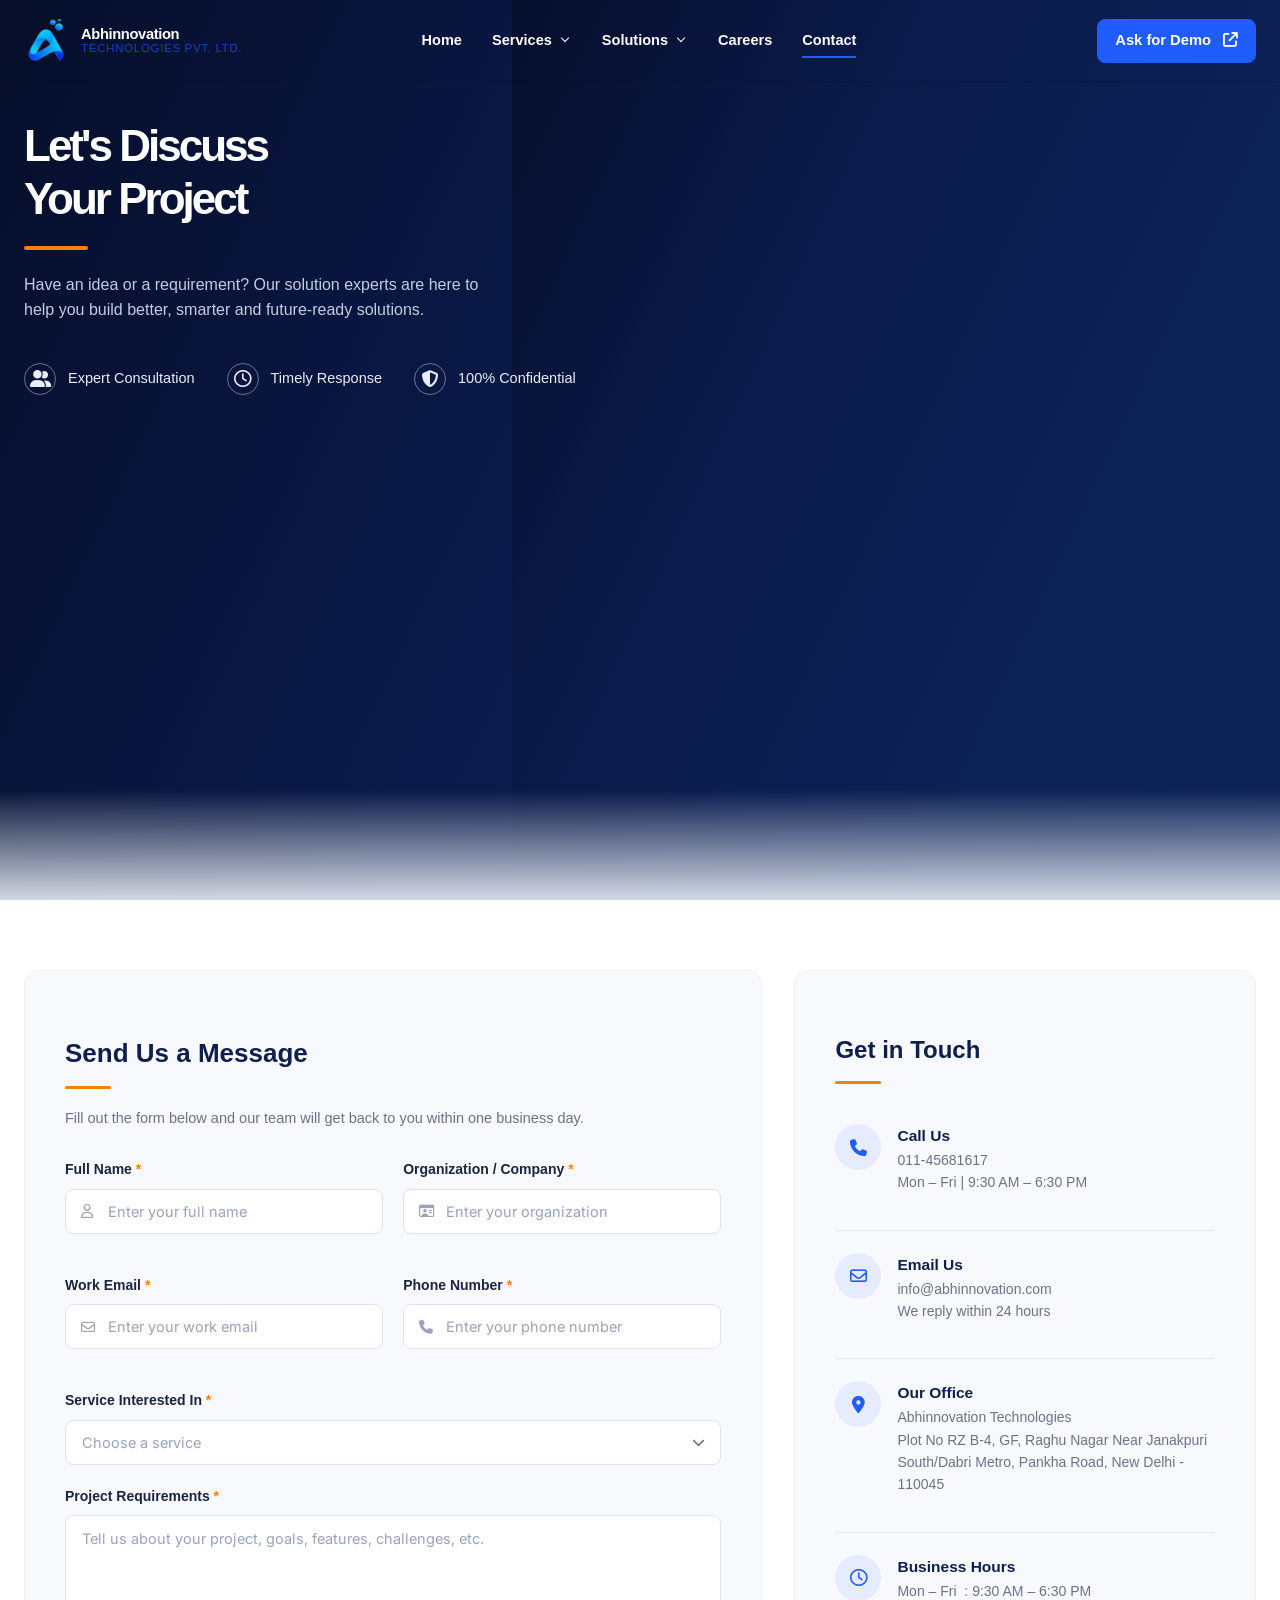
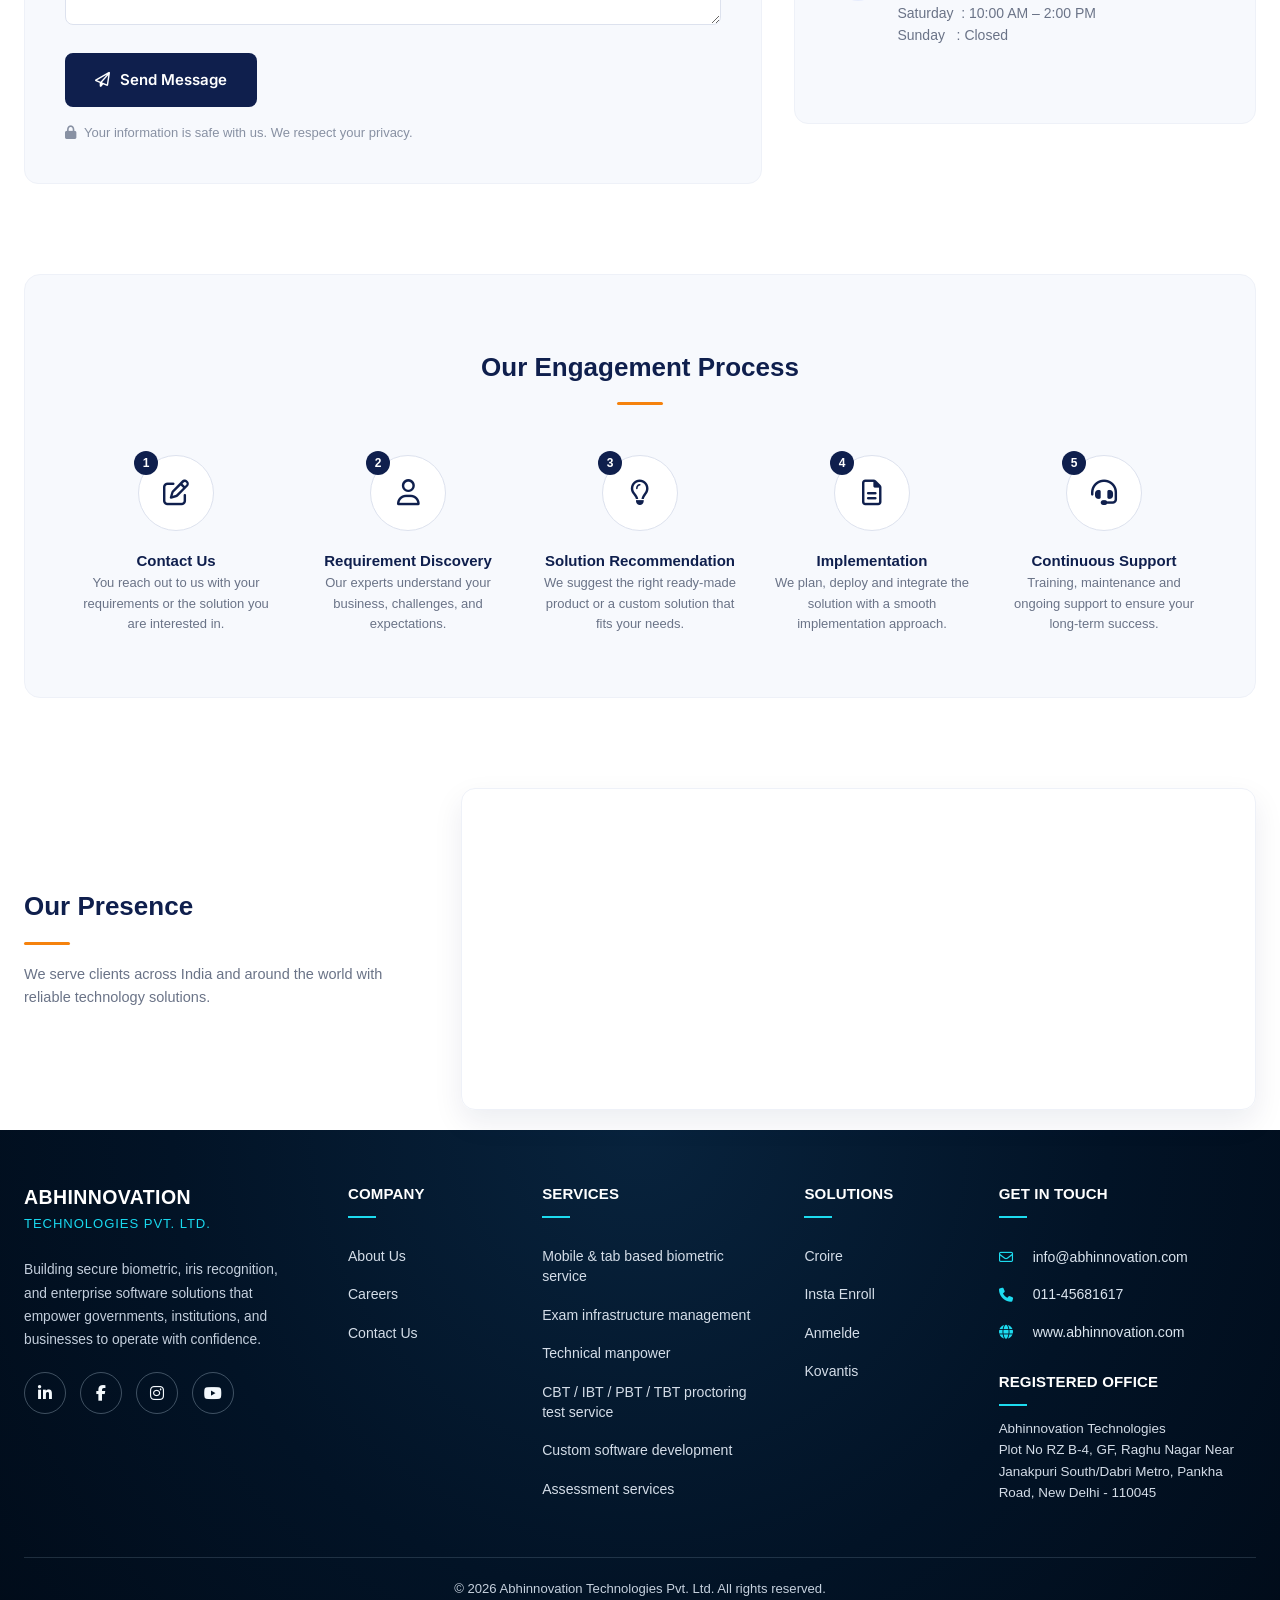
==== contact.html @ 55a645ec "Add files via upload" ====
<!DOCTYPE html>
<html lang="en">
<head>
<meta charset="UTF-8">
<meta name="viewport" content="width=device-width, initial-scale=1.0">
<title>Contact Us | Abhinnovation Technologies</title>
<link rel="stylesheet" href="https://cdnjs.cloudflare.com/ajax/libs/font-awesome/6.5.1/css/all.min.css">
<link rel="preconnect" href="https://fonts.googleapis.com">
<link href="https://fonts.googleapis.com/css2?family=Poppins:wght@400;500;600;700;800&family=Inter:wght@400;500;600;700&display=swap" rel="stylesheet">
<link rel="stylesheet" href="./style.css">
<link rel="stylesheet" href="./header-footer.css">
<style>

  .contact #site-header{
    color: #ffffff;
  }

  .contact #site-header.menu-visible{
    color: #0a0b0e;
  }

  .contact #site-header.scrolled{
    color: #0a0b0e;
  }
  
 
  /* ---------- HERO ---------- */
  .hero {
    background: linear-gradient(115deg, #060e2a 0%, #0a1a4a 45%, #0d2358 100%);
    position: relative;
    overflow: hidden;
    padding: 120px 24px 80px;
  }

  .hero-graphic {
    position: absolute;
    top: 0;
    right: 0;
    width: 60%;
    height: 100%;
    z-index: 1;
    background-image: url('./assets/contact-hero-new.jpg');
    background-size: cover;
    background-position: center right;
  }

  .hero-graphic::after {
    content: '';
    position: absolute;
    inset: 0;
    background: linear-gradient(115deg, rgba(6,14,42,0.92) 0%, rgba(10,26,74,0.78) 35%, rgba(13,35,88,0.55) 70%, rgba(13,35,88,0.4) 100%);
  }

  .hero .container {
    position: relative;
    z-index: 2;
  }

  .hero-content {
    max-width: 560px;
  }

  .hero-content h1 {
    color: #ffffff;
    font-size: 44px;
    font-weight: 700;
    line-height: 1.2;
    margin-bottom: 20px;
  }

  .hero-underline {
    width: 64px;
    height: 4px;
    background: #f5820d;
    margin-bottom: 22px;
    border-radius: 2px;
  }

  .hero-content p {
    color: #c4cde3;
    font-size: 16px;
    max-width: 480px;
    margin-bottom: 40px;
  }

  .hero-badges {
    display: flex;
    gap: 32px;
    flex-wrap: wrap;
  }

  .hero-badge {
    display: flex;
    align-items: center;
    gap: 12px;
    color: #e9edf7;
    font-size: 14.5px;
    font-weight: 500;
  }

  .hero-badge i {
    font-size: 17px;
    width: 32px;
    height: 32px;
    display: flex;
    align-items: center;
    justify-content: center;
    border: 1.5px solid rgba(255,255,255,0.4);
    border-radius: 50%;
  }

  /* ---------- CONTACT SECTION ---------- */
  .contact-section {
    padding-top: 70px;
    padding-bottom: 70px;
    background: #ffffff;
  }

  .contact-section .container {
    display: grid;
    grid-template-columns: 1.6fr 1fr;
    gap: 32px;
    align-items: start;
  }

  .form-card, .info-card {
    background: #f7f9fd;
    border: 1px solid #eef1f8;
    border-radius: 14px;
    padding: 40px;
  }

  .section-heading h2 {
    font-size: 26px;
    font-weight: 700;
    color: #0f1f4d;
    margin-bottom: 12px;
  }

  .section-underline {
    width: 46px;
    height: 3px;
    background: #f5820d;
    margin-bottom: 18px;
    border-radius: 2px;
  }

  .form-card > p {
    color: #6a7387;
    font-size: 14.5px;
    margin-bottom: 28px;
  }

  .form-row {
    display: grid;
    grid-template-columns: 1fr 1fr;
    gap: 20px;
    margin-bottom: 20px;
  }

  .form-group { margin-bottom: 20px; }

  .form-group label {
    display: block;
    font-size: 14px;
    font-weight: 600;
    color: #1b2440;
    margin-bottom: 8px;
  }

  .form-group label .required { color: #f5820d; }

  .input-wrap {
    position: relative;
  }

  .input-wrap i {
    position: absolute;
    left: 16px;
    top: 50%;
    transform: translateY(-50%);
    color: #9aa3b8;
    font-size: 14px;
  }

  .input-wrap input {
    width: 100%;
    padding: 13px 16px 13px 42px;
    border: 1px solid #dde2ee;
    border-radius: 8px;
    font-size: 14.5px;
    font-family: 'Inter', sans-serif;
    color: #1b2440;
    background: #ffffff;
    transition: border-color 0.15s ease, box-shadow 0.15s ease;
  }

  .input-wrap input:hover {
    border-color: #b9c2da;
  }

  .select-wrap {
    position: relative;
  }

  .select-wrap select {
    width: 100%;
    padding: 13px 42px 13px 16px;
    border: 1px solid #dde2ee;
    border-radius: 8px;
    font-size: 14.5px;
    font-family: 'Inter', sans-serif;
    color: #1b2440;
    background: #ffffff;
    appearance: none;
    -webkit-appearance: none;
    -moz-appearance: none;
    cursor: pointer;
    transition: border-color 0.15s ease, box-shadow 0.15s ease;
  }

  .select-wrap select:invalid {
    color: #9aa3b8;
  }

  .select-wrap select:hover {
    border-color: #b9c2da;
  }

  .select-wrap select option {
    color: #1b2440;
  }

  .select-wrap i.chevron {
    position: absolute;
    right: 16px;
    top: 50%;
    transform: translateY(-50%);
    color: #6a7387;
    font-size: 13px;
    pointer-events: none;
  }

  .input-wrap input:focus,
  .select-wrap select:focus,
  textarea:focus {
    outline: none;
    border-color: #215cff;
    box-shadow: 0 0 0 3px rgba(33, 92, 255, 0.12);
  }

  .input-wrap input::placeholder,
  textarea::placeholder {
    color: #9aa3b8;
  }

  textarea {
    width: 100%;
    padding: 14px 16px;
    border: 1px solid #dde2ee;
    border-radius: 8px;
    font-size: 14.5px;
    font-family: 'Inter', sans-serif;
    color: #1b2440;
    resize: vertical;
    min-height: 110px;
  }

  .btn-submit {
    display: inline-flex;
    align-items: center;
    gap: 10px;
    background: #0f1f4d;
    color: #ffffff;
    border: none;
    padding: 15px 30px;
    border-radius: 8px;
    font-size: 15px;
    font-weight: 600;
    font-family: 'Inter', sans-serif;
    cursor: pointer;
    transition: background 0.2s ease;
  }

  .btn-submit:hover {
    background: #172a5c;
  }

  .form-note {
    display: flex;
    align-items: center;
    gap: 8px;
    margin-top: 16px;
    font-size: 13px;
    color: #8891a3;
  }

  /* ---------- GET IN TOUCH ---------- */
  .info-card h2 {
    font-size: 24px;
  }

  .info-list {
    margin-top: 8px;
  }

  .info-item {
    display: flex;
    gap: 16px;
    padding: 22px 0;
    border-bottom: 1px solid #e7eaf3;
  }

  .info-item:last-child { border-bottom: none; }

  .info-icon {
    width: 46px;
    height: 46px;
    min-width: 46px;
    border-radius: 50%;
    background: #e6ecfd;
    color: #215cff;
    display: flex;
    align-items: center;
    justify-content: center;
    font-size: 17px;
  }

  .info-item h4 {
    font-size: 15.5px;
    font-weight: 700;
    color: #0f1f4d;
    margin-bottom: 6px;
  }

  .info-item p {
    font-size: 14px;
    color: #6a7387;
    line-height: 1.6;
  }

  /* ---------- PROCESS SECTION ---------- */
  .process-section {
    padding-top: 20px;
    padding-bottom:70px;
  }

  .process-inner {
    background: #f7f9fd;
    border-radius: 16px;
    padding: 50px 40px;
    border: 1px solid #eef1f8;
  }

  .process-title {
    text-align: center;
    margin-bottom: 50px;
  }

  .process-title h2 {
    font-size: 26px;
    font-weight: 700;
    color: #0f1f4d;
    margin-bottom: 14px;
  }

  .process-title .section-underline {
    margin: 0 auto;
  }

  .process-steps {
    display: grid;
    grid-template-columns: repeat(5, 1fr);
    gap: 10px;
    position: relative;
  }

  .process-step {
    text-align: center;
    position: relative;
    padding: 0 10px;
  }

  .step-icon-wrap {
    position: relative;
    width: 76px;
    height: 76px;
    margin: 0 auto 18px;
  }

  .step-icon {
    width: 76px;
    height: 76px;
    border-radius: 50%;
    background: #ffffff;
    border: 1.5px solid #dde2ee;
    display: flex;
    align-items: center;
    justify-content: center;
    font-size: 26px;
    color: #0f1f4d;
  }

  .step-number {
    position: absolute;
    top: -4px;
    left: -4px;
    width: 24px;
    height: 24px;
    border-radius: 50%;
    background: #0f1f4d;
    color: #fff;
    font-size: 12px;
    font-weight: 700;
    display: flex;
    align-items: center;
    justify-content: center;
  }

  .process-step h4 {
    font-size: 15px;
    font-weight: 700;
    color: #0f1f4d;
    margin-bottom: 10px;
  }

  .process-step p {
    font-size: 13px;
    color: #6a7387;
    line-height: 1.55;
  }

  .step-connector {
    position: absolute;
    top: 38px;
    right: -50%;
    width: 100%;
    height: 0;
    border-top: 2px dashed #c7cde0;
    z-index: 0;
  }

  /* ---------- PRESENCE SECTION ---------- */
  .presence-section {
    padding-top: 20px;
    padding-bottom: 20px;
  }

  .presence-section .container {
    display: grid;
    grid-template-columns: 0.8fr 1.6fr;
    gap: 40px;
    align-items: center;
  }

  .presence-text h2 {
    font-size: 26px;
    font-weight: 700;
    color: #0f1f4d;
    margin-bottom: 14px;
  }

  .presence-text p {
    color: #6a7387;
    font-size: 14.5px;
    margin-bottom: 24px;
  }

  .social-links {
    display: flex;
    gap: 12px;
  }

  .social-links a {
    width: 40px;
    height: 40px;
    border-radius: 50%;
    background: #0f1f4d;
    color: #fff;
    display: flex;
    align-items: center;
    justify-content: center;
    font-size: 15px;
    transition: background 0.2s ease;
  }

  .social-links a:hover {
    background: #215cff;
  }

  .map-card {
    border-radius: 14px;
    overflow: hidden;
    border: 1px solid #eef1f8;
    position: relative;
    box-shadow: 0 12px 30px rgba(15,31,77,0.08);
  }

  .map-card iframe {
    width: 100%;
    height: 320px;
    border: 0;
    display: block;
  }

  .map-popup {
    position: absolute;
    top: 24px;
    left: 24px;
    background: #ffffff;
    border-radius: 10px;
    padding: 18px 20px;
    width: 240px;
    box-shadow: 0 8px 24px rgba(15,31,77,0.16);
  }

  .map-popup h4 {
    font-size: 14.5px;
    font-weight: 700;
    color: #0f1f4d;
    margin-bottom: 8px;
  }

  .map-popup p {
    font-size: 13px;
    color: #6a7387;
    margin-bottom: 10px;
    line-height: 1.5;
  }

  .map-popup a {
    font-size: 13px;
    color: #215cff;
    font-weight: 600;
  }

  /* ---------- RESPONSIVE ---------- */
  @media (max-width: 900px) {
    .hero-graphic { width: 100%; opacity: 0.35; }
    .contact-section .container { grid-template-columns: 1fr; }
    .process-steps { grid-template-columns: repeat(2, 1fr); row-gap: 40px; }
    .step-connector { display: none; }
    .presence-section .container { grid-template-columns: 1fr; }

  }

  @media only screen and (max-width: 767px){
    .hero{
      padding-left: 12px;
      padding-right: 12px;
    }
  }

  @media (max-width: 600px) {
    .form-row { grid-template-columns: 1fr; }
    .hero-content h1 { font-size: 32px; }
    .process-steps { grid-template-columns: 1fr; }
    .form-card, .info-card { padding: 26px; }
    .process-inner { padding: 34px 22px; }
  }
</style>
</head>
<body class="contact">

    <header class="site-header" id="site-header">
      <div class="nav-shell">
        <a class="brand" href="./index.html" aria-label="Abhinnovation Technologies home">
          <img src="./assets/atpl-icon-bg-rm.svg" alt="" width="45" height="44" />
          <span class="brand-name">
            <strong>Abhinnovation</strong>
            <span>Technologies Pvt. Ltd.</span>
          </span>
        </a>

        <button
          class="nav-toggle"
          type="button"
          aria-expanded="false"
          aria-controls="primary-navigation"
          aria-label="Open navigation"
        >
          <span></span><span></span><span></span>
        </button>

        <nav class="main-nav" aria-label="Primary navigation">
          <ul class="primary-nav" id="primary-navigation">
            <li><a class="nav-link " href="#home" aria-current="page">Home</a></li>
            <li class="has-dropdown">
              <button
                class="nav-link dropdown-toggle"
                type="button"
                aria-expanded="false"
                aria-controls="services-menu"
              >
                Services <span aria-hidden="true">âŒ„</span>
              </button>
              <ul class="dropdown-menu" id="services-menu">
                <li><a href="#biometric-services">Mobile & tab based biometric service</a></li>
                <li><a href="#assessment-services">Exam infrastructure management</a></li>
                <li><a href="#custom-software">Technical manpower</a></li>
                <li><a href="#custom-software">CBT / IBT / PBT / TBT proctoring test service</a></li>
                <li><a href="#custom-software">Custom software development</a></li>
                <li><a href="#custom-software">Assessment services</a></li>
              </ul>
            </li>
            <li class="has-dropdown">
              <button
                class="nav-link dropdown-toggle"
                type="button"
                aria-expanded="false"
                aria-controls="solutions-menu"
              >
                Solutions <span aria-hidden="true">âŒ„</span>
              </button>
              <ul class="dropdown-menu" id="solutions-menu">
                <li><a href="#croire">Croire</a></li>
                <li><a href="#abhiconnect">Insta Enroll</a></li>
                <li><a href="#veda">Anmelde</a></li>
                <li><a href="#anmelde">Kovantis</a></li>
              </ul>
            </li>
            <li><a class="nav-link" href="#careers">Careers</a></li>
            <li><a class="nav-link active" href="#contact">Contact</a></li>
            <li class="mobile-nav-cta">
              <button class="button button-sm nav-cta demo-btn" >Ask for Demo ↗</button>
            </li>
          </ul>
        </nav>

        <button class="button button-sm nav-cta demo-btn">Ask for Demo <span aria-hidden="true"><i class="fa-solid fa-arrow-up-right-from-square" style="color: rgb(255, 255, 255);"></i></span></button>
      </div>
    </header>

<!-- ================= HERO ================= -->
<section class="hero">
  <div class="hero-graphic" id="heroGraphic"></div>
  <div class="container">
    <div class="hero-content">
      <h1>Let's Discuss<br>Your Project</h1>
      <div class="hero-underline"></div>
      <p>Have an idea or a requirement? Our solution experts are here to help you build better, smarter and future-ready solutions.</p>
      <div class="hero-badges">
        <div class="hero-badge"><i class="fa-solid fa-user-group"></i> Expert Consultation</div>
        <div class="hero-badge"><i class="fa-regular fa-clock"></i> Timely Response</div>
        <div class="hero-badge"><i class="fa-solid fa-shield-halved"></i> 100% Confidential</div>
      </div>
    </div>
  </div>
</section>

<!-- ================= CONTACT FORM + INFO ================= -->
<section class="contact-section">
  <div class="container">

    <div class="form-card">
      <div class="section-heading">
        <h2>Send Us a Message</h2>
        <div class="section-underline"></div>
      </div>
      <p>Fill out the form below and our team will get back to you within one business day.</p>

      <form id="contactForm" action="https://formspree.io/f/xqerwyqb" method="POST">
        <div class="form-row">
          <div class="form-group">
            <label>Full Name <span class="required">*</span></label>
            <div class="input-wrap">
              <i class="fa-regular fa-user"></i>
              <input type="text" name="Full Name" placeholder="Enter your full name" required>
            </div>
          </div>
          <div class="form-group">
            <label>Organization / Company <span class="required">*</span></label>
            <div class="input-wrap">
              <i class="fa-regular fa-id-card"></i>
              <input type="text" name="Organization" placeholder="Enter your organization" required>
            </div>
          </div>
        </div>

        <div class="form-row">
          <div class="form-group">
            <label>Work Email <span class="required">*</span></label>
            <div class="input-wrap">
              <i class="fa-regular fa-envelope"></i>
              <input type="email" name="Work Email" placeholder="Enter your work email" required>
            </div>
          </div>
          <div class="form-group">
            <label>Phone Number <span class="required">*</span></label>
            <div class="input-wrap">
              <i class="fa-solid fa-phone"></i>
              <input type="tel" name="Phone Number" placeholder="Enter your phone number" required>
            </div>
          </div>
        </div>

        <div class="form-group">
          <label>Service Interested In <span class="required">*</span></label>
          <div class="select-wrap">
            <select required name="Service Required">
              <option value="" selected disabled>Choose a service</option>
              <option value="biometric">Mobile & tab based biometric service</option>
              <option value="exam-infra">Exam infrastructure management</option>
              <option value="manpower">Technical manpower</option>
              <option value="proctoring">CBT / IBT / PBT / TBT proctoring test service</option>
              <option value="development">Custom software development</option>
              <option value="assessment">Assessment services</option>
              <option value="security">Cyber Security</option>  
            </select>
            <i class="fa-solid fa-chevron-down chevron"></i>
          </div>
        </div>

        <div class="form-group">
          <label>Project Requirements <span class="required">*</span></label>
          <textarea name="Requirements" placeholder="Tell us about your project, goals, features, challenges, etc." required></textarea>
        </div>

        <button type="submit" class="btn-submit">
          <i class="fa-regular fa-paper-plane"></i> Send Message
        </button>

        <div class="form-note">
          <i class="fa-solid fa-lock"></i>
          <span>Your information is safe with us. We respect your privacy.</span>
        </div>
      </form>
    </div>

    <div class="info-card">
      <div class="section-heading">
        <h2>Get in Touch</h2>
        <div class="section-underline"></div>
      </div>

      <div class="info-list">
        <div class="info-item">
          <div class="info-icon"><i class="fa-solid fa-phone"></i></div>
          <div>
            <h4>Call Us</h4>
            <p>011-45681617<br>Mon &ndash; Fri | 9:30 AM &ndash; 6:30 PM</p>
          </div>
        </div>

        <div class="info-item">
          <div class="info-icon"><i class="fa-regular fa-envelope"></i></div>
          <div>
            <h4>Email Us</h4>
            <p>info@abhinnovation.com<br>We reply within 24 hours</p>
          </div>
        </div>

        <div class="info-item">
          <div class="info-icon"><i class="fa-solid fa-location-dot"></i></div>
          <div>
            <h4>Our Office</h4>
            <p>Abhinnovation Technologies<br> Plot No RZ B-4, GF, Raghu Nagar Near Janakpuri South/Dabri Metro, Pankha Road, New Delhi - 110045</p>
          </div>
        </div>

        <div class="info-item">
          <div class="info-icon"><i class="fa-regular fa-clock"></i></div>
          <div>
            <h4>Business Hours</h4>
            <p>Mon &ndash; Fri &nbsp;: 9:30 AM &ndash; 6:30 PM<br>Saturday &nbsp;: 10:00 AM &ndash; 2:00 PM<br>Sunday &nbsp;&nbsp;: Closed</p>
          </div>
        </div>
      </div>
    </div>

  </div>
</section>

<!-- ================= ENGAGEMENT PROCESS ================= -->
<section class="process-section">
  <div class="container">
    <div class="process-inner">
      <div class="process-title">
        <h2>Our Engagement Process</h2>
        <div class="section-underline"></div>
      </div>

      <div class="process-steps reveal">
        <div class="process-step">
          <div class="step-icon-wrap">
            <div class="step-icon"><i class="fa-regular fa-pen-to-square"></i></div>
            <div class="step-number">1</div>
          </div>
          <h4>Contact Us</h4>
          <p>You reach out to us with your requirements or the solution you are interested in.</p>
          <!-- <div class="step-connector"></div> -->
        </div>

        <div class="process-step">
          <div class="step-icon-wrap">
            <div class="step-icon"><i class="fa-regular fa-user"></i></div>
            <div class="step-number">2</div>
          </div>
          <h4>Requirement Discovery</h4>
          <p>Our experts understand your business, challenges, and expectations.</p>
          <!-- <div class="step-connector"></div> -->
        </div>

        <div class="process-step">
          <div class="step-icon-wrap">
            <div class="step-icon"><i class="fa-regular fa-lightbulb"></i></div>
            <div class="step-number">3</div>
          </div>
          <h4>Solution Recommendation</h4>
          <p>We suggest the right ready-made product or a custom solution that fits your needs.</p>
          <!-- <div class="step-connector"></div> -->
        </div>

        <div class="process-step">
          <div class="step-icon-wrap">
            <div class="step-icon"><i class="fa-regular fa-file-lines"></i></div>
            <div class="step-number">4</div>
          </div>
          <h4>Implementation</h4>
          <p>We plan, deploy and integrate the solution with a smooth implementation approach.</p>
          <!-- <div class="step-connector"></div> -->
        </div>

        <div class="process-step">
          <div class="step-icon-wrap">
            <div class="step-icon"><i class="fa-solid fa-headset"></i></div>
            <div class="step-number">5</div>
          </div>
          <h4>Continuous Support</h4>
          <p>Training, maintenance and ongoing support to ensure your long-term success.</p>
        </div>
      </div>
    </div>
  </div>
</section>

<!-- ================= PRESENCE / MAP ================= -->
<section class="presence-section">
  <div class="container">
    <div class="presence-text">
      <h2>Our Presence</h2>
      <div class="section-underline"></div>
      <p>We serve clients across India and around the world with reliable technology solutions.</p>
      <!-- <div class="social-links">
        <a href="#" aria-label="LinkedIn"><i class="fa-brands fa-linkedin-in"></i></a>
        <a href="#" aria-label="Facebook"><i class="fa-brands fa-facebook-f"></i></a>
        <a href="#" aria-label="Twitter"><i class="fa-brands fa-twitter"></i></a>
        <a href="#" aria-label="Instagram"><i class="fa-brands fa-instagram"></i></a>
      </div> -->
    </div>

    <div class="map-card">
      <!-- <iframe
        src="https://www.google.com/maps?q=B-406,+Statesman+House,+148,+Barakhamba+Road,+New+Delhi+110001&output=embed"
        loading="lazy"
        referrerpolicy="no-referrer-when-downgrade">
      </iframe> -->
      <iframe src="https://www.google.com/maps/embed?pb=!1m18!1m12!1m3!1d3502.6178667102354!2d77.08828297422198!3d28.61123858504961!2m3!1f0!2f0!3f0!3m2!1i1024!2i768!4f13.1!3m3!1m2!1s0x390d0584be6fd9a9%3A0x4ce943c5fd2380ed!2sAbhinnovation%20Technologies%20Pvt%20Ltd!5e0!3m2!1sen!2sin!4v1785140754009!5m2!1sen!2sin" width="600" height="450" style="border:0;" allowfullscreen="" loading="lazy" referrerpolicy="strict-origin-when-cross-origin"></iframe>
      <!-- <div class="map-popup">
        <h4>Abhinnovation Technologies</h4>
        <p>B-406, Statesman House, 148, Barakhamba Road, New Delhi &ndash; 110001, India</p>
        <a href="https://www.google.com/maps?q=B-406,+Statesman+House,+148,+Barakhamba+Road,+New+Delhi+110001" target="_blank">View larger map</a>
      </div> -->
    </div>
  </div>
</section>

    <footer class="site-footer" id="contact">
      <div class="footer-container">
        <div class="footer-grid">
          <div class="footer-brand">
            <p class="footer-brand-name">Abhinnovation</p>
            <p class="footer-brand-subtitle">Technologies Pvt. Ltd.</p>
            <p class="footer-summary">
              Building secure biometric, iris recognition, and enterprise software solutions that
              empower governments, institutions, and businesses to operate with confidence.
            </p>
            <ul class="footer-socials">
              <li><a href="https://www.linkedin.com/company/abhinnovation-technologies-pvt-ltd" target="_blank" rel="noopener noreferrer" aria-label="LinkedIn"><i class="fa-brands fa-linkedin-in" aria-hidden="true"></i></a></li>
              <li><a tabindex="0" aria-label="Facebook"><i class="fa-brands fa-facebook-f" aria-hidden="true"></i></a></li>
              <li><a tabindex="0" aria-label="Instagram"><i class="fa-brands fa-instagram" aria-hidden="true"></i></a></li>
              <li><a tabindex="0" aria-label="YouTube"><i class="fa-brands fa-youtube" aria-hidden="true"></i></a></li>
            </ul>
          </div>

          <div class="footer-column">
            <h2>Company</h2>
            <ul>
              <li><a href="./index.html#about">About Us</a></li>
              <li><a href="#careers">Careers</a></li>
              <li><a href="#">Contact Us</a></li>
            </ul>
          </div>

          <div class="footer-column">
            <h2>Services</h2>
            <ul>
              <li><a href="#biometric-services">Mobile & tab based biometric service</a></li>
              <li><a href="#assessment-services">Exam infrastructure management</a></li>
              <li><a href="#custom-software">Technical manpower</a></li>
              <li><a href="#digital-transformation">CBT / IBT / PBT / TBT proctoring test service</a></li>
              <li><a href="#digital-transformation">Custom software development</a></li>
              <li><a href="#digital-transformation">Assessment services</a></li>
            </ul>
          </div>

          <div class="footer-column">
            <h2>Solutions</h2>
            <ul>
              <li><a href="#croire">Croire</a></li>
              <li><a href="#abhiconnect">Insta Enroll</a></li>
              <li><a href="#veda">Anmelde</a></li>
              <li><a href="#anmelde">Kovantis</a></li>
            </ul>
          </div>

          <div class="footer-contact">
            <h2>Get in Touch</h2>
            <ul class="footer-contact-list">
              <li><i class="fa-regular fa-envelope" aria-hidden="true"></i><a href="mailto:info@abhinnovation.com">info@abhinnovation.com</a></li>
              <li><i class="fa-solid fa-phone" aria-hidden="true"></i><a href="tel:011-45681617">011-45681617</a></li>
              <li><i class="fa-solid fa-globe" aria-hidden="true"></i><a href="https://abhinnovation.com/" target="_blank" rel="noopener noreferrer">www.abhinnovation.com</a></li>
            </ul>
            <h2 class="footer-office-title">Registered Office</h2>
            <address>
              Abhinnovation Technologies<br>
Plot No RZ B-4, GF, Raghu Nagar Near Janakpuri South/Dabri Metro, Pankha Road, New Delhi - 110045


            </address>
          </div>
        </div>

        <p class="footer-copyright">&copy; 2026 Abhinnovation Technologies Pvt. Ltd. All rights reserved.</p>
      </div>
    </footer>


<!-- <script>
  const form = document.getElementById('contactForm');
  form.addEventListener('submit', function (e) {
    e.preventDefault();
    const btn = form.querySelector('.btn-submit');
    const originalHTML = btn.innerHTML;
    btn.innerHTML = '<i class="fa-solid fa-check"></i> Message Sent';
    btn.style.background = '#1a9d5c';
    setTimeout(() => {
      form.reset();
      btn.innerHTML = originalHTML;
      btn.style.background = '';
    }, 2200);
  });
</script> -->
<script src="./header.js"></script>

</body>
</html>
---- style.css ----
:root {
  --navy-950: #030817;
  --cyan: #21c7f5;
  --blue: #215cff;
  --white: #ffffff;
  --ink: #0a1730;
  --line: #dbe3ee;
  --heading: "Sora", sans-serif;
  --max-width: 1280px;
  --header-height: 82px;
}

*, *::before, *::after { box-sizing: border-box; }
html { scroll-behavior: smooth; scroll-padding-top: calc(var(--header-height) + 22px); }
body {
  margin: 0;
  color: var(--ink);
  background: var(--white);
  font-family: "Geist", sans-serif;
  font-size: 16px;
  line-height: 1.6;
  -webkit-font-smoothing: antialiased;
  /* overflow-x: hidden; */
}



body.nav-open { overflow: hidden; }
img { display: block; max-width: 100%; }
a { color: inherit; text-decoration: none; -webkit-tap-highlight-color: transparent; }
button { color: inherit; font: inherit; -webkit-tap-highlight-color: transparent; }
h1 { margin-top: 0; font-family: var(--heading); line-height: 1.12; }
p { margin-top: 0; }
::selection { color: var(--navy-950); background: #a8edff; }

section{
  padding-left: 24px;
  padding-right: 24px;
}

@media only screen and (max-width:767px){
  section{
  padding-left: 12px;
  padding-right: 12px;
}
}

.container { 
   margin-inline: auto;
  max-width: var(--max-width);
  width: 100%;
 }



:focus-visible { outline: 3px solid var(--cyan); outline-offset: 4px; }

.button {
  display: inline-flex;
  align-items: center;
  justify-content: center;
  gap: 12px;
  min-height: 52px;
  padding: 0 22px;
  border: 1px solid transparent;
  border-radius: 8px;
  font-weight: 700;
  line-height: 1;
  cursor: pointer;
  transition: transform 0.25s ease, background 0.25s ease, border-color 0.25s ease, color 0.25s ease;
}
.button:hover { transform: translateY(-2px); }
.button-sm { min-height: 44px; padding-inline: 17px; font-size: 0.92rem; }

























/* Hero */

#home.hero{
  /* padding-left: 24px;
  padding-right: 24px; */
  overflow: clip;
}
.hero {
  --cyan: #215cff;
  position: relative;
  display: grid;
  min-height: max(820px, 100svh);
  padding-top: calc(var(--header-height) + 76px);
  padding-bottom: 86px;
  color: #090a0c;
  background: radial-gradient(circle at 79% 42%, #ffffff 0%, #f5f7fb 34%, #edf1f7 68%, #e8edf4 100%);
  overflow: hidden;
  isolation: isolate;
}
.hero::after { position: absolute; right: 0; bottom: 0; left: 0; z-index: 4; height: 110px; background: linear-gradient(transparent, rgba(232,237,244,.9)); content: ""; pointer-events: none; }
.hero-grid {
  position: absolute;
  inset: 0;
  opacity: .5;
  background-image: linear-gradient(rgba(10,11,14,.07) 1px, transparent 1px), linear-gradient(90deg, rgba(10,11,14,.07) 1px, transparent 1px);
  background-size: 70px 70px;
  background-position: var(--grid-x, 0px) var(--grid-y, 0px);
  mask-image: radial-gradient(circle at 72% 48%, black, transparent 72%);
  transition: background-position .18s ease-out;
}
.hero-glow { position: absolute; border-radius: 50%; filter: blur(36px); pointer-events: none; }
.hero-glow-one { top: 22%; left: -13%; width: 500px; height: 500px; background: rgba(33,92,255,.11); }
.hero-glow-two { right: -8%; bottom: -20%; width: 650px; height: 650px; background: rgba(33,92,255,.08); }
.depth-plane { position: absolute; z-index: 0; pointer-events: none; }
.plane-far { top: 13%; right: 11%; width: 44vw; height: 44vw; border: 1px solid rgba(33,92,255,.12); border-radius: 50%; box-shadow: 0 0 0 70px rgba(33,92,255,.025), 0 0 0 140px rgba(10,11,14,.018); }
.plane-mid { top: 22%; right: 23%; width: 280px; height: 420px; border: 1px solid rgba(10,11,14,.09); transform: rotate(36deg) skewY(-8deg); }
.plane-near { right: 5%; bottom: -19%; width: 520px; height: 330px; border-top: 1px solid rgba(33,92,255,.2); background: linear-gradient(rgba(33,92,255,.045), transparent 55%); transform: perspective(700px) rotateX(68deg) rotateZ(-8deg); }
.particle-field { position: absolute; inset: 0; z-index: 2; pointer-events: none; }
.particle-field i { position: absolute; width: 4px; height: 4px; border-radius: 50%; background: #215cff; box-shadow: 0 0 14px rgba(33,92,255,.6); animation: particle-drift 5s ease-in-out infinite alternate; }
.particle-field i:nth-child(1) { top: 18%; left: 8%; }
.particle-field i:nth-child(2) { top: 31%; left: 47%; width: 2px; height: 2px; animation-delay: -.8s; }
.particle-field i:nth-child(3) { top: 14%; right: 18%; animation-delay: -1.7s; }
.particle-field i:nth-child(4) { top: 58%; left: 42%; width: 3px; height: 3px; animation-delay: -2.6s; }
.particle-field i:nth-child(5) { right: 7%; bottom: 27%; animation-delay: -3.2s; }
.particle-field i:nth-child(6) { bottom: 15%; left: 16%; width: 2px; height: 2px; animation-delay: -1.2s; }
.particle-field i:nth-child(7) { top: 9%; left: 62%; width: 2px; height: 2px; animation-delay: -4s; }
.particle-field i:nth-child(8) { top: 71%; left: 54%; animation-delay: -.4s; }
.particle-field i:nth-child(9) { top: 43%; right: 3%; width: 2px; height: 2px; animation-delay: -2.1s; }
.particle-field i:nth-child(10) { bottom: 8%; right: 36%; width: 3px; height: 3px; animation-delay: -3.6s; }
.biometric-wordmark { position: absolute; right: -4vw; bottom: -1vw; z-index: 0; color: transparent; font-family: var(--heading); font-size: clamp(6rem, 15vw, 14rem); font-weight: 700; letter-spacing: -.08em; line-height: .8; -webkit-text-stroke: 1px rgba(10,11,14,.075); user-select: none; }
.parallax-layer { --px: 0px; --py: 0px; --sy: 0px; translate: var(--px) calc(var(--py) + var(--sy)); transition: translate .16s ease-out; will-change: translate; }
.hero-layout { position: relative; z-index: 3; display: grid; grid-template-columns: .96fr 1.04fr; gap: 54px; align-items: center; }
.eyebrow { display: flex; align-items: center; gap: 10px; margin-bottom: 24px; color: #215cff; font-size: .76rem; font-weight: 700; letter-spacing: .14em; text-transform: uppercase; }
.eyebrow span { width: 30px; height: 1px; background: var(--cyan); }
.hero h1 { max-width: 730px; margin-bottom: 28px; font-size: clamp(3.4rem, 6.1vw, 6.65rem); letter-spacing: -.068em; }
.hero h1 em { color: #215cff; font-style: normal; }
.hero-lede { max-width: 630px; margin-bottom: 36px; color: #343941; font-size: 1.13rem; line-height: 1.75; }
.hero-actions { display: flex; flex-wrap: wrap; gap: 12px; }
.hero .button { color: #fff; background: #215cff; border-color: #215cff; }
.hero .button:hover { color: #fff; background: #090a0c; border-color: #090a0c; }
.hero .button-ghost { color: #090a0c; background: rgba(255,255,255,.3); border-color: rgba(10,11,14,.25); }
.hero .button-ghost:hover { color: #fff; background: #090a0c; border-color: #090a0c; }
.hero-proof { display: flex; flex-wrap: wrap; gap: 25px; margin-top: 48px; color: #3f4650; font-size: .84rem; }
.hero-proof span { display: flex; align-items: center; gap: 8px; }
.hero-proof span::before { width: 6px; height: 6px; border-radius: 50%; background: #215cff; box-shadow: 0 0 12px rgba(33,92,255,.55); content: ""; }
.hero-visual { position: relative; min-height: 620px; perspective: 1200px; }
.hero-copy,
.hero-visual {
  --section-parallax-y: 0px;
  translate: 0 var(--section-parallax-y);
  will-change: translate;
}
.hero-visual-parallax {
  position: relative;
  min-height: inherit;
}
.hero-cover-section {
  position: relative;
  z-index: 5;
  min-height: 100vh;
  background: var(--white);
}
.scene-beam { position: absolute; top: 2%; left: 48%; z-index: 1; width: 230px; height: 610px; opacity: .42; background: linear-gradient(90deg, transparent, rgba(33,92,255,.12), transparent); clip-path: polygon(44% 0, 56% 0, 100% 100%, 0 100%); filter: blur(7px); transform: rotate(5deg); animation: beam-breathe 4.8s ease-in-out infinite; }
.scan-orbit { position: absolute; z-index: 0; border: 1px solid rgba(33,92,255,.22); border-radius: 50%; }
.scan-orbit::before, .scan-orbit::after { position: absolute; border-radius: 50%; background: var(--cyan); box-shadow: 0 0 20px var(--cyan); content: ""; }
.scan-orbit::before { top: 10%; right: 12%; width: 7px; height: 7px; }
.scan-orbit::after { bottom: 17%; left: 7%; width: 4px; height: 4px; }
.scan-orbit-outer { inset: 3% -8% 3% 0; border-style: dashed; animation: spin-clockwise 42s linear infinite; }
.scan-orbit-inner { inset: 14% 4% 14% 12%; opacity: .75; animation: spin-counterclockwise 30s linear infinite; }
.scan-orbit-core { inset: 25% 16% 25% 24%; border-style: dotted; opacity: .58; animation: spin-clockwise 19s linear infinite; }
.scan-coordinate { position: absolute; z-index: 1; color: #5d6470; font-family: monospace; font-size: .62rem; letter-spacing: .12em; }
.coordinate-one { top: 17%; left: 1%; }
.coordinate-two { right: 0; bottom: 16%; }
.device-shadow { position: absolute; right: 7%; bottom: 5%; z-index: 0; width: 390px; height: 80px; border-radius: 50%; background: rgba(35,43,57,.26); filter: blur(25px); transform: rotate(-4deg); }
.biometric-device { position: absolute; top: 40%; left: 52%; z-index: 2; width: 332px; height: 565px; padding: 10px; border: 1px solid rgba(0,0,0,.55); border-radius: 34px; background: linear-gradient(145deg, #303238, #090a0d 62%); box-shadow: -30px 45px 90px rgba(35,43,57,.25), inset 0 1px 1px rgba(255,255,255,.28); transform: translate(-50%,-50%) rotateY(calc(-7deg + var(--scene-ry, 0deg))) rotateX(var(--scene-rx, 0deg)) rotateZ(calc(5deg + var(--scene-rz, 0deg))); transition: transform .16s ease-out; }
.biometric-device::before { position: absolute; top: 120px; right: -4px; width: 4px; height: 72px; border-radius: 0 3px 3px 0; background: #292c32; content: ""; }
.device-camera { position: absolute; top: 18px; left: 50%; z-index: 4; width: 8px; height: 8px; border: 2px solid #2b2e34; border-radius: 50%; background: #000; box-shadow: 0 0 0 4px #17191d; transform: translateX(-50%); }
.device-screen { position: relative; height: 100%; padding: 25px 22px 22px; border: 1px solid rgba(0,0,0,.09); border-radius: 25px; background: linear-gradient(160deg, rgba(255,255,255,.98), rgba(237,242,250,.99)); overflow: hidden; }
.device-screen::before { position: absolute; inset: 0; opacity: .32; background-image: linear-gradient(rgba(10,11,14,.06) 1px, transparent 1px), linear-gradient(90deg, rgba(10,11,14,.06) 1px, transparent 1px); background-size: 26px 26px; content: ""; }
.screen-header { position: relative; z-index: 2; display: flex; align-items: center; color: #626a76; font-family: monospace; font-size: .59rem; letter-spacing: .1em; }
.screen-header i { flex: 1; height: 1px; margin: 0 10px; background: rgba(10,11,14,.13); }
.screen-header b { color: #215cff; font-size: .58rem; }
.iris-stage { position: relative; z-index: 2; display: grid; place-items: center; width: 245px; height: 245px; margin: 48px auto 34px; border: 1px solid rgba(33,92,255,.2); border-radius: 50%; background: radial-gradient(circle, rgba(33,92,255,.09), transparent 67%); }
.iris-halo { position: absolute; inset: 18px; border-radius: 50%; background: conic-gradient(from 70deg, transparent, rgba(33,92,255,.2), transparent 28%, rgba(10,11,14,.13), transparent 63%, rgba(33,92,255,.16), transparent); filter: blur(2px); animation: spin-clockwise 10s linear infinite; }
.iris-ring { position: absolute; border-radius: 50%; }
.iris-ring-one { width: 162px; height: 162px; border: 1px dashed rgba(33,92,255,.65); animation: spin-clockwise 16s linear infinite; }
.iris-ring-two { width: 118px; height: 118px; border: 8px double rgba(33,92,255,.42); box-shadow: 0 0 35px rgba(33,92,255,.17), inset 0 0 25px rgba(33,92,255,.14); animation: spin-counterclockwise 12s linear infinite; }
.iris-core { position: relative; width: 72px; height: 72px; border: 14px solid rgba(33,92,255,.46); border-radius: 50%; background: #08090c; box-shadow: 0 0 22px rgba(33,92,255,.38); }
.iris-core::before { position: absolute; inset: -25px; border: 1px solid rgba(33,92,255,.43); border-radius: 50%; content: ""; }
.iris-core i { position: absolute; top: 50%; left: 50%; width: 12px; height: 12px; border-radius: 50%; background: var(--cyan); box-shadow: 0 0 22px var(--cyan); transform: translate(-50%,-50%); }
.iris-crosshair { position: absolute; background: linear-gradient(90deg, transparent, rgba(33,92,255,.5), transparent); }
.iris-crosshair.horizontal { right: 0; left: 0; height: 1px; }
.iris-crosshair.vertical { top: 0; bottom: 0; width: 1px; background: linear-gradient(transparent, rgba(33,92,255,.5), transparent); }
.scan-line { position: absolute; right: 25px; left: 25px; height: 1px; background: var(--cyan); box-shadow: 0 0 12px var(--cyan); animation: iris-scan 3.6s ease-in-out infinite; }
.scan-corner { position: absolute; width: 22px; height: 22px; border-color: var(--cyan); border-style: solid; }
.corner-one { top: 18px; left: 18px; border-width: 1px 0 0 1px; }
.corner-two { top: 18px; right: 18px; border-width: 1px 1px 0 0; }
.corner-three { bottom: 18px; left: 18px; border-width: 0 0 1px 1px; }
.corner-four { right: 18px; bottom: 18px; border-width: 0 1px 1px 0; }
.scan-result { position: relative; z-index: 2; padding: 18px; border: 1px solid rgba(33,92,255,.17); background: rgba(255,255,255,.76); }
.scan-result > span { display: flex; align-items: center; gap: 7px; margin-bottom: 12px; color: #5d6571; font-size: .56rem; letter-spacing: .13em; }
.scan-result > span i { width: 6px; height: 6px; border-radius: 50%; background: #215cff; box-shadow: 0 0 9px rgba(33,92,255,.65); }
.scan-result strong, .scan-result small { display: block; }
.scan-result strong { color: #090a0c; font-family: var(--heading); font-size: .93rem; }
.scan-result small { margin-top: 3px; color: #68717e; font-size: .62rem; }
.biometric-float { position: absolute; z-index: 5; display: flex; align-items: center; gap: 13px; padding: 15px 17px; border: 1px solid rgba(10,11,14,.12); border-radius: 12px; background: rgba(255,255,255,.76); box-shadow: 0 24px 55px rgba(36,48,70,.16); backdrop-filter: blur(18px); }
.biometric-float small, .biometric-float strong { display: block; }
.biometric-float small { margin-bottom: 2px; color: #69717c; font-size: .53rem; letter-spacing: .11em; }
.biometric-float strong { font-size: .78rem; }
.capture-card { top: 12%; right: -2%; min-width: 245px; }
.capture-icon { position: relative; display: block; width: 35px; height: 35px; border: 1px solid rgba(33,92,255,.48); border-radius: 50%; }
.capture-icon i { position: absolute; inset: 7px; border: 1px solid var(--cyan); border-radius: 50%; }
.capture-icon i:nth-child(2) { inset: 13px; background: var(--cyan); box-shadow: 0 0 9px var(--cyan); }
.capture-icon i:nth-child(3) { inset: -5px; border-style: dashed; opacity: .4; }
.capture-card > b { margin-left: auto; color: var(--cyan); font-family: var(--heading); font-size: 1.15rem; }
.capture-card > b span { font-size: .62rem; }
.field-card { bottom: 11%; left: -2%; min-width: 235px; }
.field-device { position: relative; width: 31px; height: 40px; border: 1px solid #215cff; border-radius: 5px; }
.field-device::before { position: absolute; right: 6px; bottom: 4px; left: 6px; height: 2px; background: #215cff; content: ""; }
.field-device i { position: absolute; top: 6px; left: 50%; width: 4px; height: 4px; border-radius: 50%; background: var(--cyan); transform: translateX(-50%); }
.verified-tick { display: grid; place-items: center; width: 26px; height: 26px; margin-left: auto; border-radius: 50%; color: #fff; background: #215cff; font-weight: 800; }
.identity-token { position: absolute; top: 48%; right: -2%; z-index: 6; display: grid; grid-template-columns: auto 52px auto; gap: 10px; align-items: center; padding: 9px 12px; border: 1px solid rgba(10,11,14,.13); color: #59616c; background: rgba(255,255,255,.7); font-family: monospace; font-size: .53rem; letter-spacing: .11em; backdrop-filter: blur(10px); transform: rotate(90deg); }
.identity-token i { height: 1px; background: linear-gradient(90deg, var(--cyan), transparent); }
.identity-token b { color: #215cff; font-weight: 500; }
.data-stream { position: absolute; z-index: 1; display: flex; gap: 4px; align-items: flex-end; height: 28px; }
.data-stream span { width: 3px; background: #215cff; box-shadow: 0 0 8px rgba(33,92,255,.52); animation: data-pulse 1.8s ease-in-out infinite alternate; }
.data-stream span:nth-child(1) { height: 35%; }
.data-stream span:nth-child(2) { height: 90%; animation-delay: -.6s; }
.data-stream span:nth-child(3) { height: 55%; animation-delay: -1.1s; }
.data-stream span:nth-child(4) { height: 75%; animation-delay: -.3s; }
.stream-one { top: 33%; left: 4%; }
.stream-two { right: 3%; bottom: 34%; transform: rotate(90deg); }
.scroll-cue { position: absolute; bottom: 30px; left: 50%; z-index: 6; display: flex; flex-direction: column; align-items: center; gap: 7px; color: #626a75; font-size: .7rem; letter-spacing: .12em; text-transform: uppercase; transform: translateX(-50%); }
.scroll-cue i { width: 1px; height: 25px; background: linear-gradient(var(--cyan), transparent); }
@keyframes spin-clockwise { to { transform: rotate(360deg); } }
@keyframes spin-counterclockwise { to { transform: rotate(-360deg); } }
@keyframes iris-scan { 0%,100% { top: 26px; opacity: .3; } 50% { top: calc(100% - 26px); opacity: 1; } }
@keyframes data-pulse { to { height: 100%; opacity: .35; } }
@keyframes particle-drift { to { transform: translate3d(8px,-16px,0); opacity: .35; } }
@keyframes beam-breathe { 0%,100% { opacity: .2; filter: blur(8px); } 50% { opacity: .55; filter: blur(4px); } }

/* Motion */
.js .reveal { opacity: 0; transform: translateY(26px); transition: opacity .7s ease, transform .7s ease; }
.js .reveal.visible { opacity: 1; transform: translateY(0); }


@media (max-width: 767px) {
  .biometric-device { left: 45%; }
  .field-card { left: -1%; }
  .capture-card { right: 0; }
}


@media (max-width: 1100px) {

  .hero-layout { gap: 30px; }
  .hero-visual { min-height: 590px; }
}

@media (min-width: 1025px) {
  .hero { overflow: visible; }
}

@media (max-width: 900px) {

  .hero { min-height: auto; padding-top: calc(var(--header-height) + 80px); }
  .hero-layout { grid-template-columns: 1fr; }
  .hero-copy { text-align: center; }
  .eyebrow, .hero-actions, .hero-proof { justify-content: center; }
  .hero-lede { margin-inline: auto; }
  .hero-visual { width: min(620px, 100%); min-height: 610px; margin: 20px auto 0; }
  .biometric-wordmark { right: 50%; bottom: 3%; transform: translateX(50%); }
  .scroll-cue { display: none; }
  .hero h1 { margin: auto;}
}

@media (max-width: 620px) {

  .hero { padding-top: calc(var(--header-height) + 60px); }
  .hero h1 { font-size: 50px ;}
  .hero-lede { font-size: 1rem; }
  .hero-actions { flex-direction: column; }
  .hero-actions .button { width: 100%; }
  .hero-proof { gap: 12px 20px; margin-top: 38px; }
  .hero-visual { min-height: 500px; margin-top: 24px; }
  .biometric-wordmark { display: none; }
  .scan-orbit-outer { inset: 6% -14%; }
  .scan-orbit-inner { inset: 15% -2%; }
  .biometric-device { scale: .78; }
  .device-shadow { right: 50%; bottom: 2%; width: 300px; transform: translateX(50%) rotate(-4deg); }
  .biometric-float { scale: .82; }
  .capture-card { top: 8%; transform-origin: right top; }
  .field-card { bottom: 7%; transform-origin: left bottom; }
  .coordinate-one { left: 0; }
  .coordinate-two { right: 0; }
  .data-stream { display: none; }
  .identity-token { right: -9%; }
  .plane-mid { opacity: .55; }
  .plane-near { right: -35%; }
}

@media (prefers-reduced-motion: reduce) {
  html { scroll-behavior: auto; }
  *, *::before, *::after { scroll-behavior: auto !important; animation-duration: .01ms !important; animation-iteration-count: 1 !important; transition-duration: .01ms !important; }
  .js .reveal { opacity: 1; transform: none; }
}








/* About and mission */
.about-showcase {
  position: relative;
  padding-block: 80px 58px;
  background:
    radial-gradient(circle at 12% 30%, rgba(33, 92, 255, .08), transparent 26%),
    radial-gradient(circle at 70% 78%, rgba(33, 92, 255, .06), transparent 34%),
    linear-gradient(145deg, #f8faff 0%, var(--white) 42%, #f4f7ff 100%);
  overflow: hidden;
  isolation: isolate;
}
.about-showcase::before {
  position: absolute;
  top: -190px;
  left: -125px;
  width: 520px;
  height: 360px;
  border: 1px solid rgba(33, 92, 255, .08);
  border-radius: 50%;
  box-shadow:
    0 12px 0 rgba(33, 92, 255, .025),
    0 24px 0 rgba(33, 92, 255, .025),
    0 36px 0 rgba(33, 92, 255, .025),
    0 48px 0 rgba(33, 92, 255, .025);
  content: "";
  transform: rotate(-13deg);
  pointer-events: none;
}
.about-showcase::after {
  position: absolute;
  top: 45%;
  left: 3%;
  width: 126px;
  height: 70px;
  opacity: .55;
  background-image: radial-gradient(circle, rgba(33, 92, 255, .55) 2px, transparent 2.5px);
  background-size: 21px 21px;
  content: "";
  pointer-events: none;
}
.about-showcase .container {
  position: relative;
  z-index: 1;
}
.about-intro {
  display: grid;
  grid-template-columns: .88fr 1.12fr;
  align-items: center;
  min-height: 430px;
}
.about-copy {
  position: relative;
  z-index: 2;
  padding: 14px 54px 36px 0px;
}
.section-title {
  display: flex;
  align-items: center;
  gap: 16px;
  margin-bottom: 12px;
  color: var(--blue);
  font-family: var(--heading);
  font-size: .82rem;
  font-weight: 700;
  letter-spacing: .2em;
  text-transform: uppercase;
}
.section-title::after {
  width: 30px;
  height: 2px;
  background: var(--blue);
  content: "";
}
h2.section-heading {
  margin: 0 0 14px;
  color: var(--navy-950);
  font-family: var(--heading);
  font-size: clamp(3.15rem, 5vw, 5.05rem);
  line-height: 1.08;
  letter-spacing: -.055em;
}
h2.section-heading span { color: var(--blue); }

.about-copy .section-heading-line{
  margin-left: 0;
}


.section-heading-line {
  display: block;
  width: 74px;
  height: 4px;
  margin: 0 auto 27px auto;
  border-radius: 999px;
  background: linear-gradient(90deg, var(--cyan), var(--blue));
}
.about-copy > p:not(.section-title) {
  max-width: 590px;
  margin-bottom: 18px;
  color: var(--ink);
  font-size: 1rem;
  line-height: 1.62;
}
.about-visual {
  position: relative;
  align-self: stretch;
  min-height: 430px;
  margin-right: calc((100vw - min(100vw, var(--max-width))) / -2);
  overflow: hidden;
  clip-path: ellipse(77% 77% at 74% 28%);
}
.about-visual::before {
  position: absolute;
  inset: 0;
  z-index: 1;
  background: linear-gradient(90deg, rgba(33, 92, 255, .12), transparent 26%);
  content: "";
  pointer-events: none;
}
.about-visual img {
  width: 100%;
  height: 100%;
  object-fit: cover;
  object-position: center;
}
.about-visual-accent {
  position: absolute;
  right: -1%;
  bottom: -53px;
  z-index: 2;
  width: 61%;
  height: 115px;
  border-radius: 50% 0 0 0;
  background: linear-gradient(135deg, var(--cyan), var(--blue) 65%);
  transform: rotate(-7deg);
  transform-origin: right bottom;
}
.mission-heading {
  margin: 10px 0 24px;
  text-align: center;
}
.mission-heading p {
  display: flex;
  align-items: center;
  justify-content: center;
  gap: 13px;
  margin-bottom: 5px;
  color: var(--blue);
  font-family: var(--heading);
  font-size: .8rem;
  font-weight: 700;
  letter-spacing: .18em;
  text-transform: uppercase;
}
.mission-heading p::before,
.mission-heading p::after {
  width: 24px;
  height: 1px;
  background: var(--blue);
  content: "";
}
.mission-heading h3 {
  position: relative;
  margin: 0;
  color: var(--navy-950);
  font-family: var(--heading);
  font-size: clamp(1.65rem, 2.6vw, 2.2rem);
  line-height: 1.22;
  letter-spacing: -.035em;
}
.mission-heading h3::after {
  display: block;
  width: 34px;
  height: 3px;
  margin: 10px auto 0;
  border-radius: 999px;
  background: var(--blue);
  content: "";
}
.mission-grid {
  display: grid;
  grid-template-columns: repeat(5, minmax(0, 1fr));
  gap: 16px;
}
.mission-card {
  min-width: 0;
  border-radius: 14px;
  background: rgba(255, 255, 255, .7);
  box-shadow: 0 10px 30px rgba(33, 70, 160, .1);
  overflow: hidden;
  transition: transform .3s ease, box-shadow .3s ease;
}
.mission-card:hover {
  transform: translateY(-6px);
  box-shadow: 0 18px 38px rgba(33, 70, 160, .17);
}
.mission-card > img {
  width: 100%;
  height: 132px;
  object-fit: cover;
}
.mission-card-copy {
  position: relative;
  align-items: center;
  min-height: 94px;
  padding: 12px 13px;
  background: linear-gradient(145deg, rgba(255, 255, 255, .97), rgba(235, 241, 255, .95));
}
.mission-card-copy::after {
  position: absolute;
  bottom: 11px;
  left: 50%;
  width: 22px;
  height: 3px;
  border-radius: 99px;
  background: var(--blue);
  content: "";
  transform: translateX(-50%);
  transition: width 0.35s ease-in-out;
}

.mission-card:hover .mission-card-copy::after{
  width: 85%;
}

.mission-icon {
  display: grid;
  place-items: center;
  width: 43px;
  height: 43px;
  border-right: 1px solid rgba(33, 92, 255, .44);
  color: var(--blue);
  background: rgba(33, 92, 255, .07);
  border-radius: 50%;
  font-size: 1.18rem;
}
.mission-card h4 {
  margin: 0 0 10px;
  color: var(--navy-950);
  font-family: var(--heading);
  font-size: 1rem;
  line-height: 1.35;
  letter-spacing: -.025em;
}
.about-statement {
  position: relative;
  display: grid;
  grid-template-columns: 40px 1fr;
  align-items: center;
  min-height: 82px;
  margin-top: 18px;
  padding: 15px 34px 15px 18px;
  border-radius: 12px;
  background:
    radial-gradient(circle at 78% 120%, rgba(33, 92, 255, .17), transparent 34%),
    linear-gradient(90deg, rgba(224, 233, 255, .95), rgba(244, 247, 255, .95));
  overflow: hidden;
}
.about-statement::after {
  position: absolute;
  right: -2%;
  bottom: -46px;
  width: 40%;
  height: 108px;
  opacity: .6;
  background: repeating-radial-gradient(ellipse at 50% 100%, transparent 0 8px, rgba(33, 92, 255, .35) 9px 10px, transparent 11px 16px);
  content: "";
  transform: rotate(-7deg);
  pointer-events: none;
}
.about-statement > i {
  display: grid;
  place-items: center;
  align-self: stretch;
  /* border-right: 2px solid var(--blue); */
  color: var(--blue);
  font-size: 2rem;
}
.about-statement p {
  position: relative;
  z-index: 1;
  max-width: 790px;
  margin: 0;
  padding-left: 34px;
  color: var(--ink);
  font-size: 1rem;
  line-height: 1.45;
}
.about-statement strong { color: var(--blue); }

.mission-card-copy {
    display: flex;
    justify-content: center;
    gap: 15px;
}

span.mission-icon {
    flex-shrink: 0;
}

h4 {
    margin: 0 !important;
}

@media only screen and (max-width: 767px){
.mission-card-copy {
    flex-direction: column;
    align-items: flex-start;
}

    .mission-card{
        gap: 14px
    }

}

@media (max-width: 1100px) {
  .about-showcase { padding-top: 66px; }
  .about-intro { grid-template-columns: 1fr 1fr; }
  .about-copy { padding-right: 34px; }
  .mission-grid { grid-template-columns: repeat(3, 1fr); }
  .mission-card:nth-child(4),
  .mission-card:nth-child(5) { transform: translateX(50%); }
  .mission-card:nth-child(4):hover,
  .mission-card:nth-child(5):hover { transform: translate(50%, -6px); }
}

@media (max-width: 767px) {
  .about-showcase { padding-block: 54px 42px; }s
  .about-showcase::after { display: none; }
  .about-intro { grid-template-columns: 1fr; }
  .about-copy { padding: 0 4px 34px; }
  .about-copy h2 { font-size: clamp(2.75rem, 14vw, 4.4rem); }
  .about-copy > p:not(.section-title) { font-size: .95rem; }
  .about-visual {
    min-height: 360px;
    /* margin-right: -12px;
    margin-left: -12px; */
    border-radius: 12px;
    clip-path: ellipse(86% 72% at 66% 35%);
  }
  .mission-heading { margin-top: 34px; }
  .mission-grid { grid-template-columns: repeat(2, minmax(0, 1fr)); gap: 12px; }
  .mission-card:nth-child(4),
  .mission-card:nth-child(5),
  .mission-card:nth-child(4):hover,
  .mission-card:nth-child(5):hover { transform: none; }
  .mission-card:last-child { grid-column: 1 / -1; width: calc(50% - 6px); justify-self: center; }
  .mission-card > img { height: 116px; }
  .mission-card-copy {
    grid-template-columns: 46px 1fr;
    min-height: 92px;
    padding: 10px;
  }
  .mission-icon { width: 37px; height: 37px; font-size: 1rem; }
  .mission-card h4 { font-size: .9rem; }
  .about-statement { grid-template-columns: 55px 1fr; padding-right: 16px; }
  .about-statement p { padding-left: 20px; font-size: .92rem; }
}

@media (max-width: 480px) {
  .about-visual { min-height: 300px; }
  .mission-grid { grid-template-columns: 1fr; }
  .mission-card:last-child { grid-column: auto; width: 100%; }
  .mission-card { display: grid; grid-template-columns: 42% 58%; }
  .mission-card > img { height: 100%; min-height: 132px; }
  .mission-card-copy { min-height: 132px; }
  .about-statement { grid-template-columns: 1fr; text-align: center; }
  .about-statement > i {
    width: 48px;
    min-height: 42px;
    margin: 0 auto 10px;
    border-right: 0;
    border-bottom: 2px solid var(--blue);
  }
  .about-statement p { padding-left: 0; }
  .mission-card > img{
    height: 132px;
  }
}

/* About visual scroll expansion: start */
@media (min-width: 1025px) and (prefers-reduced-motion: no-preference) {
  .about-visual {
    transform-origin: center center;
    backface-visibility: hidden;
    will-change: transform;
  }
}
/* About visual scroll expansion: end */













/* CTA */
/* .cta-section {
  position: relative;
  padding-block: 82px 76px;
  color: #f7fbff;
  background-color: #03172b;
  background-image:
    linear-gradient(rgba(28, 211, 238, .07) 1px, transparent 1px),
    linear-gradient(90deg, rgba(28, 211, 238, .07) 1px, transparent 1px),
    radial-gradient(circle at 50% 18%, rgba(0, 204, 239, .18), transparent 48%),
    linear-gradient(135deg, #021226, #07304a 52%, #03172b);
  background-size: 48px 48px, 48px 48px, auto, auto;
  border-bottom: 1px solid rgba(54, 216, 241, .24);
  overflow: hidden;
  isolation: isolate;
}
.cta-section::before,
.cta-section::after {
  position: absolute;
  top: 0;
  bottom: 0;
  z-index: 0;
  background-repeat: no-repeat;
  background-size: contain;
  content: "";
  pointer-events: none;
}
.cta-section::before {
  left: 0;
  width: min(31vw, 430px);
  background-image: url("./assets/cta-orbit-left.svg");
  background-position: left bottom;
}
.cta-section::after {
  right: 0;
  width: min(43vw, 720px);
  background-image: url("./assets/cta-wave-right.svg");
  background-position: right center;
}
.cta-section .container {
  position: relative;
  z-index: 1;
  text-align: center;
}
.cta-section .cta-eyebrow {
  display: flex;
  align-items: center;
  justify-content: center;
  gap: 14px;
  margin-bottom: 16px;
  color: #22def5;
  font-size: .82rem;
  font-weight: 600;
  letter-spacing: .25em;
  text-transform: uppercase;
}
.cta-section .cta-eyebrow::before,
.cta-section .cta-eyebrow::after {
  width: 54px;
  height: 1px;
  background: linear-gradient(90deg, transparent, #22def5);
  box-shadow: 0 0 8px rgba(34, 222, 245, .7);
  content: "";
}
.cta-section .cta-eyebrow::after { transform: rotate(180deg); }
.cta-section h2 {
  margin: 0;
  font-family: var(--heading);
  font-size: clamp(2.5rem, 5vw, 4.55rem);
  line-height: 1.05;
  letter-spacing: -.045em;
}
.cta-section h2 span {
  display: block;
  color: #16cce8;
}
.cta-section .cta-copy {
  max-width: 760px;
  margin: 22px auto 26px;
  color: #e0e9f3;
  font-size: 1.05rem;
  line-height: 1.7;
}
.cta-section .cta-button {
  position: relative;
  display: inline-flex;
  align-items: center;
  justify-content: center;
  min-width: 360px;
  min-height: 64px;
  padding: 5px 70px;
  border: 1px solid #1ee0f4;
  border-radius: 999px;
  color: #f7fbff;
  background: rgba(2, 15, 34, .64);
  font-family: var(--heading);
  font-size: 1.06rem;
  font-weight: 600;
  overflow: hidden;
  isolation: isolate;
  transition: color .35s ease, transform .25s ease;
}
.cta-section .cta-button::before {
  position: absolute;
  inset: 0;
  z-index: 0;
  border-radius: inherit;
  background: linear-gradient(90deg, #1ee0f4, #2d8eff);
  content: "";
  transform: scaleX(0);
  transform-origin: left;
  transition: transform .42s cubic-bezier(.22, 1, .36, 1);
}
.cta-section .cta-button:hover,
.cta-section .cta-button:focus-visible {
  color: #03172b;
  transform: translateY(-2px);
}
.cta-section .cta-button:hover::before,
.cta-section .cta-button:focus-visible::before { transform: scaleX(1); }
.cta-section .cta-button-icon {
  position: absolute;
  left: 5px;
  z-index: 2;
  display: grid;
  place-items: center;
  width: 52px;
  height: 52px;
  border-radius: 50%;
  color: #03172b;
  background: #1ee0f4;
  transition: left .42s cubic-bezier(.22, 1, .36, 1), background .3s ease, transform .42s cubic-bezier(.22, 1, .36, 1);
}
.cta-section .cta-button-label { position: relative; z-index: 1; }
.cta-section .cta-button:hover .cta-button-icon,
.cta-section .cta-button:focus-visible .cta-button-icon {
  left: calc(100% - 57px);
  background: #f7fbff;
  transform: rotate(360deg);
}


@media (max-width: 767px) {

  .cta-section { padding-top: 68px; padding-bottom: 64px; }
  .cta-section::before,
  .cta-section::after { display: none; }
  .cta-section .cta-eyebrow { font-size: .72rem; letter-spacing: .18em; }
  .cta-section .cta-eyebrow::before,
  .cta-section .cta-eyebrow::after { width: 30px; }
  .cta-section h2 { font-size: clamp(2.25rem, 11vw, 3.3rem); }
  .cta-section .cta-copy { font-size: .96rem; }
  .cta-section .cta-button { width: min(100%, 360px); min-width: 0; }
} */





        .cta-section {
  position: relative;
  /* padding-block: 82px 76px; */
  /* padding-inline: 24px; */
  color: #f7fbff;
  background-color: #03172b;
  background-image:
    linear-gradient(rgba(28, 211, 238, .07) 1px, transparent 1px),
    linear-gradient(90deg, rgba(28, 211, 238, .07) 1px, transparent 1px),
    radial-gradient(circle at 50% 18%, rgba(0, 204, 239, .18), transparent 48%),
    linear-gradient(135deg, #021226, #07304a 52%, #03172b);
  background-size: 48px 48px, 48px 48px, auto, auto;
  border-bottom: 1px solid rgba(54, 216, 241, .24);
  overflow: hidden;
  isolation: isolate;
  height: 100vh;
  display: flex;
  align-items: center;
  justify-content: center;
}
.cta-section::before,
.cta-section::after {
  position: absolute;
  top: 0;
  bottom: 0;
  z-index: 0;
  background-repeat: no-repeat;
  background-size: contain;
  content: "";
  pointer-events: none;
}
.cta-section::before {
  left: 0;
  width: min(31vw, 430px);
  background-image: url("./assets/cta-orbit-left.svg");
  background-position: left bottom;
}
.cta-section::after {
  right: 0;
  width: min(43vw, 720px);
  background-image: url("./assets/cta-wave-right.svg");
  background-position: right center;
}
.cta-section .container {
  position: relative;
  z-index: 1;
  text-align: center;
}
.cta-section .container.js-expand {
  position: static;
}
.cta-section .cta-eyebrow {
  display: flex;
  align-items: center;
  justify-content: center;
  gap: 14px;
  margin-bottom: 16px;
  color: #22def5;
  font-size: .82rem;
  font-weight: 600;
  letter-spacing: .25em;
  text-transform: uppercase;
}
.cta-section .cta-eyebrow::before,
.cta-section .cta-eyebrow::after {
  width: 54px;
  height: 1px;
  background: linear-gradient(90deg, transparent, #22def5);
  box-shadow: 0 0 8px rgba(34, 222, 245, .7);
  content: "";
}
.cta-section .cta-eyebrow::after { transform: rotate(180deg); }
.cta-section h2 {
  margin: 0;
  font-family: var(--heading);
  font-size: 50px;
  line-height: 1.05;
  letter-spacing: -.045em;
}
.cta-section h2 span {
  display: block;
  color: #16cce8;
}
.cta-section .cta-copy {
  max-width: 660px;
  margin: 22px auto 26px;
  color: #e0e9f3;
  font-size: 1.05rem;
  line-height: 1.7;
}
.cta-section .cta-button {
  position: relative;
  display: inline-flex;
  align-items: center;
  justify-content: center;
  min-width: 260px;
  min-height: 64px;
  padding: 5px 70px;
  border: 1px solid #1ee0f4;
  border-radius: 999px;
  color: #f7fbff;
  background: rgba(2, 15, 34, .64);
  font-family: var(--heading);
  font-size: 1.06rem;
  font-weight: 600;
  overflow: hidden;
  isolation: isolate;
  transition: color .35s ease, transform .25s ease;
}
.cta-section .cta-button::before {
  position: absolute;
  inset: 0;
  z-index: 0;
  border-radius: inherit;
  background: linear-gradient(90deg, #1ee0f4, #2d8eff);
  content: "";
  transform: scaleX(0);
  transform-origin: left;
  transition: transform .42s cubic-bezier(.22, 1, .36, 1);
}
.cta-section .cta-button:hover,
.cta-section .cta-button:focus-visible {
  color: #03172b;
  transform: translateY(-2px);
}
.cta-section .cta-button:hover::before,
.cta-section .cta-button:focus-visible::before { transform: scaleX(1); }
.cta-section .cta-button-icon {
  position: absolute;
  left: 5px;
  z-index: 2;
  display: grid;
  place-items: center;
  width: 52px;
  height: 52px;
  border-radius: 50%;
  color: #03172b;
  background: #1ee0f4;
  transition: left .42s cubic-bezier(.22, 1, .36, 1), background .3s ease, transform .42s cubic-bezier(.22, 1, .36, 1);
}
.cta-section .cta-button-label { position: relative; z-index: 1; }
.cta-section .cta-button:hover .cta-button-icon,
.cta-section .cta-button:focus-visible .cta-button-icon {
  left: calc(100% - 57px);
  background: #f7fbff;
  transform: rotate(360deg);
}


@media (max-width: 767px) {

  .cta-section { padding-top: 68px; padding-bottom: 64px; }
  .cta-section::before,
  .cta-section::after { display: none; }
  .cta-section .cta-eyebrow { font-size: .72rem; letter-spacing: .18em; }
  .cta-section .cta-eyebrow::before,
  .cta-section .cta-eyebrow::after { width: 30px; }
  .cta-section h2 { font-size: clamp(2.25rem, 11vw, 3.3rem); max-width: 350px; }
  .cta-section .cta-copy { font-size: .96rem; max-width: 360px; }
  .cta-section .cta-button { width: min(100%, 300px); min-width: 0; padding: 0; }
}


    .bg{
        background-image: url("./assets/tech-bg.webp");
        background-size: cover;
        background-repeat: no-repeat;
        background-position: center;

        margin: auto;
        width: fit-content;
        padding: 50px 12px 50px 12px;
        /* border-radius: 25%; */
        position: relative;
    }

    /* Once JS takes over, .bg is repositioned to fill .cta-section and the
       "small box" look is faked with clip-path, then animated open by GSAP. */
    .bg.js-expand{
        margin: 0;
        width: 100%;
        height: 100%;
        max-width: none;
        padding: 0;
        position: absolute;
        inset: 0;
        display: flex;
        flex-direction: column;
        align-items: center;
        justify-content: center;
    }

    .bg-cover{
        position: absolute;
        inset: 0;
        background-color: #00000048;
        border-radius: 25%;
        z-index: 0;
    }
    .bg.js-expand .bg-cover{ border-radius: 0; }

















        /* ===== Philosophy section ===== */
    .philosophy-section{
      position: relative;
      background:
        radial-gradient(circle at 10% 0%, rgba(33, 92, 255, .07), transparent 40%),
        radial-gradient(circle at 92% 90%, rgba(33, 92, 255, .06), transparent 45%),
        linear-gradient(180deg, #ffffff 0%, #f7faff 55%, #eef4ff 100%);
      color: #0c1b34;
      padding-top: 100px;
      padding-bottom: 100px;
    }
    .philosophy-section .container{
      position: relative;
      z-index: 1;
    }

    .philosophy-section .section-title{
      justify-content: center;
    }

    .philosophy-heading{
      text-align: center;
      /* max-width: 640px; */
      margin: 0 auto 64px;
    }
    .philosophy-eyebrow{
      display: flex;
      align-items: center;
      justify-content: center;
      gap: 14px;
      margin-bottom: 14px;
      color: #215cff;
      font-size: .8rem;
      font-weight: 700;
      letter-spacing: .25em;
      text-transform: uppercase;
    }
    .philosophy-section .section-title::before,
    .philosophy-section .section-title::after{
      content: "";
      width: 40px;
      height: 1px;
      background: linear-gradient(90deg, transparent, #215cff);
    }
    .philosophy-eyebrow::after{ transform: rotate(180deg); }
    
    .heading-text{
      margin: 16px 0 0;
      color: #45557a;
      font-size: 1.02rem;
      line-height: 1.7;
      max-width: 640px;
      margin: auto;
    }

    .philosophy-grid{
      display: grid;
      grid-template-columns: minmax(280px, 420px) 1fr;
      gap: 72px;
      align-items: stretch;
    }

    .philosophy-visual{ height: 100%; }
    .philosophy-sticky{
      position: sticky;
      top: 120px; /* overridden precisely by JS once the image height is known */
    }
    .philosophy-image-wrap{
      position: relative;
      aspect-ratio: 4 / 4.5;
      border-radius: 28px;
      overflow: hidden;
      box-shadow: 0 30px 60px -20px rgba(9, 34, 89, .35), 0 0 0 1px rgba(33, 92, 255, .18);
      background: #0c1b34;
    }
    .philosophy-img{
      position: absolute;
      inset: 0;
      width: 100%;
      height: 100%;
      object-fit: cover;
      opacity: 0;
      transform: scale(1.08);
      transition: opacity 1s cubic-bezier(.22,1,.36,1), transform 1.2s cubic-bezier(.22,1,.36,1);
      will-change: opacity, transform;
    }
    .philosophy-img.active{
      opacity: 1;
      transform: scale(1);
    }
    .philosophy-image-wrap::after{
      content: "";
      position: absolute;
      inset: 0;
      background: linear-gradient(180deg, rgba(3, 23, 43, 0) 45%, rgba(3, 23, 43, .78) 100%);
      pointer-events: none;
    }
    .philosophy-badge{
      position: absolute;
      left: 24px;
      bottom: 22px;
      z-index: 2;
      display: flex;
      align-items: baseline;
      gap: 8px;
      color: #f7fbff;
      font-weight: 700;
      letter-spacing: .02em;
    }
    .philosophy-badge .current{
      font-size: 2rem;
      color: #4fd6ff;
    }
    .philosophy-badge .total{
      font-size: .95rem;
      color: rgba(247, 251, 255, .7);
    }

    .philosophy-list{ display: flex; flex-direction: column; }
    .philosophy-item{
      position: relative;
      min-height: 100vh;
      display: flex;
      flex-direction: column;
      justify-content: center;
      padding: 40px 0;
      border-bottom: 1px solid rgba(33, 92, 255, .14);
    }
    .philosophy-item:last-child{ border-bottom: none; }
    .philosophy-item .index{
      /* position: absolute; */
      top: 4px;
      left: 0;
      font-size: 5rem;
      font-weight: 800;
      line-height: 1;
      color: rgba(33, 92, 255, .10);
      letter-spacing: -.03em;
      transition: color .4s ease;
      margin-bottom: 30px;
    }
    .philosophy-item.is-active .index{ color: #F59E0B; }
    .philosophy-item h3{
      position: relative;
      z-index: 1;
      margin: 0 0 16px;
      font-size: 30px;
      line-height: 1.2;
      letter-spacing: -.02em;
      color: #081228;
      opacity: .4;
      transition: opacity .4s ease, color .4s ease;
    }
    .philosophy-item p{
      position: relative;
      z-index: 1;
      max-width: 520px;
      margin: 0;
      color: #4a5878;
      font-size: 1.02rem;
      line-height: 1.75;
      opacity: .4;
      transition: opacity .4s ease;
    }
    .philosophy-item.is-active h3{ color: #215cff; opacity: 1; }
    .philosophy-item.is-active p{ opacity: 1; }


    .philosophy-item .philosophy-image-wrap{
      margin-bottom: 30px;
    }

    @media (max-width: 900px){
      .philosophy-grid{ grid-template-columns: 1fr; gap: 32px; }
      .philosophy-sticky{ position: static; }
      .philosophy-image-wrap{ aspect-ratio: 16 / 10; }
      .philosophy-item{ min-height: 0; padding: 28px 0; }
      .philosophy-item .index{ font-size: 3rem; }
      .philosophy-item h3{ opacity: 1; }
      .philosophy-item p{ opacity: 1; }
      .philosophy-section{
        padding-top: 40px;
        padding-bottom: 40px;
      }

      .philosophy-visual{
        display: none;
      }

    }


    @media only screen and (min-width: 900px){
          .philosophy-item .philosophy-image-wrap{
        display: none;
      }
    }
















/* services-section */


      section.services{
    padding-top:100px;
    padding-bottom: 100px;
    /* position:relative;
    overflow:hidden;
    background:
      linear-gradient(rgba(139,124,246,0.08) 1px, transparent 1px),
      linear-gradient(90deg, rgba(139,124,246,0.08) 1px, transparent 1px),
      radial-gradient(1100px 550px at 90% -10%, rgba(139,124,246,0.22), transparent 60%),
      radial-gradient(700px 500px at 0% 100%, rgba(76,224,232,0.10), transparent 60%),
      #0A0A1F; */
    /* background-size:48px 48px, 48px 48px, 100% 100%, 100% 100%, 100% 100%; */


      position: relative;
  /* padding: 96px 0 88px; */
  isolation: isolate;

  background:
    linear-gradient(rgba(139, 124, 246, 0.08) 1px, transparent 1px),
    linear-gradient(90deg, rgba(139, 124, 246, 0.08) 1px, transparent 1px),

    radial-gradient(
      circle at 84% 4%,
      #6f4dff 0%,
      rgba(111, 77, 255, 0) 24%
    ),

    radial-gradient(
      circle at 92% 16%,
      #b23ff0 0%,
      rgba(178, 63, 240, 0) 26%
    ),

    radial-gradient(
      circle at 78% 10%,
      #3f78ff 0%,
      rgba(63, 120, 255, 0) 30%
    ),

    radial-gradient(
      circle at 66% 20%,
      #2c58ff 0%,
      rgba(44, 88, 255, 0) 22%
    ),

    radial-gradient(
      1100px 550px at 90% -10%,
      rgba(139, 124, 246, 0.22),
      transparent 60%
    ),

    radial-gradient(
      700px 500px at 0% 100%,
      rgba(76, 224, 232, 0.10),
      transparent 60%
    ),

    #0a0a1f;

  background-repeat: no-repeat;
  background-attachment: fixed;
  background-size:
    40px 40px,
    40px 40px,
    auto,
    auto,
    auto,
    auto,
    auto,
    auto;
  }
  section.services::before{
    content:"";
    position:absolute;
    top:0; left:0; right:0; height:1px;
    background:linear-gradient(90deg, transparent, #4CE0E8, transparent);
    opacity:0.6;
  }

  section.services>.container:first-child{
    margin-bottom: 80px
  }

  section.services h2.section-heading{
    color: #ffffff;
  }

  .header-row{
    display:flex;
    justify-content:space-between;
    align-items:flex-end;
    margin-bottom:60px;
    gap:24px;
    flex-wrap:wrap;
    position:relative;
    z-index:2;
  }
  
  
  h2.title{
    font-family:'Sora', sans-serif;
    font-size:42px;
    font-weight:800;
    margin:0;
    letter-spacing:-0.02em;
    line-height:1.1;
    background:linear-gradient(120deg, #F3F1FF 40%, #C4B5FF 100%);
    -webkit-background-clip:text;
    background-clip:text;
    color:transparent;
  }
  p.lede{
    font-size:14.5px;
    color:#A8A2D6;
    max-width:380px;
    margin:0;
    line-height:1.65;
  }

  .grid-services{
    display:grid;
    grid-template-columns:repeat(3, 1fr);
    gap:22px;
    position:relative;
    z-index:2;
  }

  .svc-card{
    background:rgba(30,22,74,0.55);
    backdrop-filter:blur(10px);
    border:1px solid rgba(139,124,246,0.22);
    border-radius:4px;
    padding:28px 24px 24px;
    position:relative;
    overflow:hidden;
    transition:transform .25s ease, background .25s ease, border-color .25s ease, box-shadow .25s ease;
    clip-path:polygon(0 0, calc(100% - 16px) 0, 100% 16px, 100% 100%, 16px 100%, 0 calc(100% - 16px));
  }
  .svc-card:hover{
    transform:translateY(-5px);
    background:rgba(42,32,102,0.75);
    border-color:rgba(184,166,255,0.55);
    box-shadow:0 0 0 1px rgba(184,166,255,0.15), 0 20px 40px -20px rgba(139,124,246,0.4);
  }

  /* HUD corner brackets */
  .corner{
    position:absolute;
    width:14px; height:14px;
    border-color:#C4B5FF;
    opacity:0.6;
    transition:opacity .25s ease, border-color .25s ease;
  }
  .corner.tl{ top:8px; left:8px; border-top:1.5px solid; border-left:1.5px solid; }
  .corner.br{ bottom:8px; right:8px; border-bottom:1.5px solid; border-right:1.5px solid; }
  .svc-card:hover .corner{ opacity:1; border-color:#4CE0E8; }


    .svc-glow{
    position:absolute;
    top:-40px; right:-40px;
    width:140px; height:140px;
    border-radius:50%;
    filter:blur(30px);
    opacity:0.35;
    z-index:0;
    transition:opacity .25s ease;
  }
  .svc-card:hover .svc-glow{ opacity:0.55; }


  .svc-top{
    display:flex;
    align-items:flex-start;
    justify-content:space-between;
    margin-bottom:22px;
  }
  .svc-num{
    font-family:--mono;
    font-size:12px;
    color:#6E699E;
    letter-spacing:0.1em;
  }
  .svc-icon{
    width:42px; height:42px;
    border-radius:3px;
    display:flex; align-items:center; justify-content:center;
    font-size:19px;
    background:rgba(139,124,246,0.10);
    border:1px solid rgba(139,124,246,0.22);
    color:#C4B5FF;
    position:relative;
  }
  .svc-icon::after{
    content:"";
    position:absolute;
    inset:-1px;
    border-radius:3px;
    border:1px solid transparent;
    background:linear-gradient(135deg, #4CE0E8, transparent 60%) border-box;
    -webkit-mask:linear-gradient(#000 0 0) padding-box, linear-gradient(#000 0 0);
    -webkit-mask-composite:xor;
    mask-composite:exclude;
    opacity:0;
    transition:opacity .25s ease;
  }
  .svc-card:hover .svc-icon::after{ opacity:1; }

  .svc-card h3{
    font-family:'Sora', sans-serif;
    font-size:16.5px;
    font-weight:700;
    margin:0 0 10px;
    color:#F3F1FF;
    line-height:1.35;
  }
  .svc-card p{
    font-size:12.5px;
    color:#A8A2D6;
    margin:0 0 20px;
    line-height:1.6;
  }
  .svc-footer{
    display:flex;
    align-items:center;
    justify-content:space-between;
    padding-top:16px;
    border-top:1px solid rgba(139,124,246,0.22);
  }
  .svc-link{
    font-family:--mono;
    font-size:11px;
    letter-spacing:0.06em;
    text-transform:uppercase;
    color:#4CE0E8;
    display:inline-flex;
    align-items:center;
    gap:6px;
    text-decoration:none;
  }
  .svc-link .arrow{ transition:transform .2s ease; }
  .svc-card:hover .svc-link .arrow{ transform:translateX(3px); }

  .status-dot{
    width:6px; height:6px;
    border-radius:50%;
    background:#C4B5FF;
    box-shadow:0 0 6px 1px rgba(184,166,255,0.6);
  }


    /* per-card accent colors */
  .svc-card.c1 .svc-icon{ background:linear-gradient(135deg,#8B7CF6,#5B4FD6); }
  .svc-card.c1 .svc-glow{ background:#8B7CF6; }

  .svc-card.c2 .svc-icon{ background:linear-gradient(135deg,#4FD1C5,#2C9E93); }
  .svc-card.c2 .svc-glow{ background:#4FD1C5; }

  .svc-card.c3 .svc-icon{ background:linear-gradient(135deg,#FFB86B,#E8933A); }
  .svc-card.c3 .svc-glow{ background:#FFB86B; }

  .svc-card.c4 .svc-icon{ background:linear-gradient(135deg,#F582AE,#D14E82); }
  .svc-card.c4 .svc-glow{ background:#F582AE; }

  .svc-card.c5 .svc-icon{ background:linear-gradient(135deg,#8B7CF6,#5B4FD6); }
  .svc-card.c5 .svc-glow{ background:#8B7CF6; }

  .svc-card.c6 .svc-icon{ background:linear-gradient(135deg,#4FD1C5,#2C9E93); }
  .svc-card.c6 .svc-glow{ background:#4FD1C5; }


  @media (max-width: 900px){
    .grid-services{grid-template-columns:repeat(2,1fr);}
    section.services{padding-top:64px;, padding-bottom: 80px;}
    h2.title{font-size:30px;}
  }
  @media (max-width: 560px){
    .grid-services{grid-template-columns:1fr;}
  }






  /* solutions-section */


  
 





/* .solutions {
  position: relative;
  padding: 96px 0 88px;
  isolation: isolate;
  background-image:
    radial-gradient(circle at 84% 4%, #6f4dff 0%, rgba(111, 77, 255, 0) 24%),
    radial-gradient(circle at 92% 16%, #b23ff0 0%, rgba(178, 63, 240, 0) 26%),
    radial-gradient(circle at 78% 10%, #3f78ff 0%, rgba(63, 120, 255, 0) 30%),
    radial-gradient(circle at 66% 20%, #2c58ff 0%, rgba(44, 88, 255, 0) 22%);
  background-repeat: no-repeat;
  background-attachment: fixed;

} */


.solutions {
  position: relative;
  padding: 96px 0 88px;
  isolation: isolate;

  background:
    linear-gradient(rgba(139, 124, 246, 0.08) 1px, transparent 1px),
    linear-gradient(90deg, rgba(139, 124, 246, 0.08) 1px, transparent 1px),

    radial-gradient(
      circle at 84% 4%,
      #6f4dff 0%,
      rgba(111, 77, 255, 0) 24%
    ),

    radial-gradient(
      circle at 92% 16%,
      #b23ff0 0%,
      rgba(178, 63, 240, 0) 26%
    ),

    radial-gradient(
      circle at 78% 10%,
      #3f78ff 0%,
      rgba(63, 120, 255, 0) 30%
    ),

    radial-gradient(
      circle at 66% 20%,
      #2c58ff 0%,
      rgba(44, 88, 255, 0) 22%
    ),

    radial-gradient(
      1100px 550px at 90% -10%,
      rgba(139, 124, 246, 0.22),
      transparent 60%
    ),

    radial-gradient(
      700px 500px at 0% 100%,
      rgba(76, 224, 232, 0.10),
      transparent 60%
    ),

    #0a0a1f;

  background-repeat: no-repeat;
  background-attachment: fixed;
  background-size:
    40px 40px,
    40px 40px,
    auto,
    auto,
    auto,
    auto,
    auto,
    auto;
}

.solutions::before {
  content: "";
  position: absolute;
  inset: 0;
  background-image: radial-gradient(
    circle at 80% 8%,
    rgba(120, 90, 255, 0.35) 0%,
    transparent 40%
  );
  background-repeat: no-repeat;
  background-attachment: fixed;
  pointer-events: none;
  z-index: 0;
}

.solutions__header {
  position: relative;
  z-index: 2;
  max-width: 640px;
}

.eyebrow {
  display: flex;
  align-items: center;
  gap: 12px;
  color: #6f93ff;
  font-size: 13px;
  font-weight: 700;
  letter-spacing: 0.14em;
  text-transform: uppercase;
  margin-bottom: 18px;
}

.eyebrow::after {
  content: "";
  width: 32px;
  height: 2px;
  background: #6f93ff;
  display: inline-block;
}

.solutions__title {
  font-size: 56px;
  line-height: 1.08;
  font-weight: 800;
  letter-spacing: -0.02em;
  margin: 0 0 20px;
  color: #f5f7fb;
}

.solutions__title span {
  background: linear-gradient(90deg, #2f6bff 0%, #6a8dff 100%);
  -webkit-background-clip: text;
  background-clip: text;
  color: transparent;
}

.solutions__subtitle {
  font-size: 17px;
  line-height: 1.6;
  color: #a9b1c6;
  margin: 0;
  max-width: 560px;
}

.solutions__grid {
  position: relative;
  z-index: 2;
  margin-top: 56px;
  display: grid;
  grid-template-columns: repeat(4, 1fr);
  gap: 24px;
}

.solutions__grid img{
  max-width: 70%;
}

.card {
  position: relative;
  background: linear-gradient(
    180deg,
    #0a1442 0%,
    #050d2c 45%,
    #050d2c 100%
  );
  border: 1px solid rgba(255, 255, 255, 0.07);
  border-radius: 20px;
  padding: 32px 28px 28px;
  overflow: hidden;
  display: flex;
  flex-direction: column;
  min-height: 400px;
  box-shadow:
    0 8px 24px -10px transparent,
    0 30px 60px -30px transparent;
  transition:
    transform 0.25s ease,
    border-color 0.25s ease,
    box-shadow 0.25s ease;
}

.card:hover {
  transform: translateY(-4px);
  border-color: rgba(255, 255, 255, 0.2);
  box-shadow:
    0 10px 30px -8px transparent,
    0 36px 70px -26px transparent;
}

.card::before {
  content: "";
  position: absolute;
  inset: 0;
  background: none;
  pointer-events: none;
  z-index: 0;
}



.card--blue {
  border-color: rgba(70, 115, 240, 0.45);
  box-shadow:
    0 8px 24px -10px rgba(33, 92, 255, 0.3),
    0 30px 60px -30px rgba(33, 92, 255, 0.16);
}

.card--blue:hover {
  border-color: rgba(90, 140, 255, 0.8);
  box-shadow:
    0 10px 30px -8px rgba(33, 92, 255, 0.45),
    0 36px 70px -26px rgba(33, 92, 255, 0.24);
}

.card--blue::before {
  background: radial-gradient(
    480px 320px at 14% 6%,
    rgba(33, 92, 255, 0.32) 0%,
    transparent 62%
  );
}

.card--blue::after {
  background: rgb(77, 125, 255);
}

.card--teal {
  border-color: rgba(35, 175, 160, 0.45);
  box-shadow:
    0 8px 24px -10px rgba(20, 184, 166, 0.3),
    0 30px 60px -30px rgba(20, 184, 166, 0.16);
}

.card--teal:hover {
  border-color: rgba(45, 212, 191, 0.8);
  box-shadow:
    0 10px 30px -8px rgba(20, 184, 166, 0.45),
    0 36px 70px -26px rgba(20, 184, 166, 0.24);
}

.card--teal::before {
  background: radial-gradient(
    480px 320px at 14% 6%,
    rgba(20, 184, 166, 0.32) 0%,
    transparent 62%
  );
}

.card--teal::after {
  background: rgb(45, 212, 191);
}

.card--orange {
  border-color: rgba(230, 145, 35, 0.45);
  box-shadow:
    0 8px 24px -10px rgba(245, 146, 27, 0.3),
    0 30px 60px -30px rgba(245, 146, 27, 0.16);
}

.card--orange:hover {
  border-color: rgba(255, 171, 61, 0.8);
  box-shadow:
    0 10px 30px -8px rgba(245, 146, 27, 0.45),
    0 36px 70px -26px rgba(245, 146, 27, 0.24);
}

.card--orange::before {
  background: radial-gradient(
    480px 320px at 14% 6%,
    rgba(245, 146, 27, 0.32) 0%,
    transparent 62%
  );
}

.card--orange::after {
  background: rgb(255, 171, 61);
}

.card--purple {
  border-color: rgba(130, 75, 235, 0.45);
  box-shadow:
    0 8px 24px -10px rgba(139, 63, 251, 0.3),
    0 30px 60px -30px rgba(139, 63, 251, 0.16);
}

.card--purple:hover {
  border-color: rgba(168, 101, 255, 0.8);
  box-shadow:
    0 10px 30px -8px rgba(139, 63, 251, 0.45),
    0 36px 70px -26px rgba(139, 63, 251, 0.24);
}

.card--purple::before {
  background: radial-gradient(
    480px 320px at 14% 6%,
    rgba(139, 63, 251, 0.32) 0%,
    transparent 62%
  );
}

.card--purple::after {
  background: rgb(168, 101, 255);
}

.card__icon {
  position: relative;
  width: 64px;
  height: 64px;
  border-radius: 18px;
  display: flex;
  align-items: center;
  justify-content: center;
  font-size: 24px;
  color: #fff;
  margin-bottom: 22px;
  z-index: 1;
}

.card--blue .card__icon {
  background: linear-gradient(160deg, #1c56f0 0%, #081b6b 100%);
  border: 1.5px solid rgba(120, 155, 255, 0.65);
  box-shadow: 0 10px 24px -8px rgba(33, 92, 255, 0.55);
}

.card--teal .card__icon {
  background: linear-gradient(160deg, #14b8a6 0%, #073f38 100%);
  border: 1.5px solid rgba(80, 220, 200, 0.65);
  box-shadow: 0 10px 24px -8px rgba(20, 184, 166, 0.55);
}

.card--orange .card__icon {
  background: linear-gradient(160deg, #f5921b 0%, #7a3f04 100%);
  border: 1.5px solid rgba(255, 190, 110, 0.65);
  box-shadow: 0 10px 24px -8px rgba(245, 146, 27, 0.55);
}

.card--purple .card__icon {
  background: linear-gradient(160deg, #8b3ffb 0%, #3b1670 100%);
  border: 1.5px solid rgba(190, 150, 255, 0.65);
  box-shadow: 0 10px 24px -8px rgba(139, 63, 251, 0.55);
}

.card__title {
  position: relative;
  z-index: 1;
  font-size: 24px;
  font-weight: 700;
  color: #f5f7fb;
  margin: 0 0 10px;
}

.card__rule {
  position: relative;
  z-index: 1;
  width: 28px;
  height: 3px;
  border-radius: 2px;
  margin-bottom: 16px;
}

.card--blue .card__rule {
  background: #4d7dff;
}

.card--teal .card__rule {
  background: #14b8a6;
}

.card--orange .card__rule {
  background: #f5921b;
}

.card--purple .card__rule {
  background: #8b3ffb;
}

.card__text {
  position: relative;
  z-index: 1;
  font-size: 14.5px;
  line-height: 1.65;
  color: #a9b1c6;
  margin: 0;
  flex-grow: 1;
}

.card__footer {
  position: relative;
  z-index: 1;
  margin-top: 28px;
  display: flex;
  align-items: center;
  justify-content: space-between;
}

.card__link {
  font-size: 12.5px;
  font-weight: 700;
  letter-spacing: 0.06em;
  text-decoration: none;
  text-transform: uppercase;
}

.card--blue .card__link {
  color: #4d7dff;
}

.card--teal .card__link {
  color: #14b8a6;
}

.card--orange .card__link {
  color: #f5921b;
}

.card--purple .card__link {
  color: #8b3ffb;
}

.card__arrow {
  width: 38px;
  height: 38px;
  border-radius: 10px;
  border: 2px solid;
  display: flex;
  align-items: center;
  justify-content: center;
  font-size: 14px;
  flex-shrink: 0;
  transition: background 0.2s ease;
}

.card--blue .card__arrow {
  border-color: #4d7dff;
  color: #4d7dff;
}

.card--teal .card__arrow {
  border-color: #14b8a6;
  color: #14b8a6;
}

.card--orange .card__arrow {
  border-color: #f5921b;
  color: #f5921b;
}

.card--purple .card__arrow {
  border-color: #8b3ffb;
  color: #8b3ffb;
}

.card:hover .card__arrow {
  background: rgba(255, 255, 255, 0.06);
}

.card--blue:hover .card__arrow {
  box-shadow: 0 0 16px 1px rgba(33, 92, 255, 0.5);
}

.card--teal:hover .card__arrow {
  box-shadow: 0 0 16px 1px rgba(20, 184, 166, 0.5);
}

.card--orange:hover .card__arrow {
  box-shadow: 0 0 16px 1px rgba(245, 146, 27, 0.5);
}

.card--purple:hover .card__arrow {
  box-shadow: 0 0 16px 1px rgba(139, 63, 251, 0.5);
}

.card__dots {
  position: absolute;
  right: 18px;
  bottom: 18px;
  width: 90px;
  height: 60px;
  z-index: 0;
  opacity: 0.55;
}

.solutions__cta {
  position: relative;
  z-index: 1;
  margin-top: 36px;
  background: linear-gradient(
    90deg,
    rgba(33, 92, 255, 0.1),
    rgba(139, 63, 251, 0.08)
  );
  border: 1px solid rgba(255, 255, 255, 0.08);
  border-radius: 18px;
  padding: 26px 36px;
  display: flex;
  align-items: center;
  gap: 22px;
  flex-wrap: wrap;
}

.cta__icon {
  width: 48px;
  height: 48px;
  border-radius: 50%;
  background: radial-gradient(circle at 35% 30%, #3f78ff, #1435b8);
  display: flex;
  align-items: center;
  justify-content: center;
  color: #fff;
  font-size: 18px;
  flex-shrink: 0;
}

.cta__text {
  flex: 1;
  min-width: 220px;
}

.cta__title {
  font-size: 18px;
  font-weight: 700;
  color: #f5f7fb;
  margin: 0 0 4px;
}

.cta__subtitle {
  font-size: 14px;
  color: #a9b1c6;
  margin: 0;
}

.cta__divider {
  width: 1px;
  height: 36px;
  background: rgba(255, 255, 255, 0.12);
}

.cta__link {
  font-size: 16px;
  font-weight: 700;
  color: #ffffff;
  text-decoration: none;
  white-space: nowrap;
  display: flex;
  align-items: center;
  gap: 8px;
  transition: color 0.25s ease;
}

.cta__link:hover{
  color: #4d7dff;
}

.cta__link i {
  font-size: 14px;
}

@media (max-width: 1080px) {
  .solutions__grid {
    grid-template-columns: repeat(2, 1fr);
  }

  .solutions__title {
    font-size: 46px;
  }
}

@media (max-width: 640px) {
  /* .container {
    padding: 0 20px;
  } */

  .solutions {
    padding: 64px 0 56px;
  }

  .solutions__grid {
    grid-template-columns: 1fr;
  }

  .solutions__title {
    font-size: 36px;
  }

  .solutions,
  .solutions::before {
    background-attachment: scroll;
  }

  .solutions__cta {
    flex-direction: column;
    align-items: flex-start;
    text-align: left;
  }

  .cta__divider {
    display: none;
  }
}











/* Modal Overlay */
.modal-overlay {
  display: none; /* Hidden by default */
  position: fixed;
  top: 0;
  left: 0;
  width: 100%;
  height: 100%;
  background-color: rgba(0, 0, 0, 0.6);
  z-index: 1000;
  justify-content: center;
  align-items: center;
}

.modal-overlay.active {
  display: flex;
}

/* Modal Card */
.modal-content {
  background: #ffffff;
  padding: 30px;
  border-radius: 12px;
  width: 90%;
  max-width: 550px;
  position: relative;
  box-shadow: 0 10px 25px rgba(0,0,0,0.2);
  max-height: 90vh;
  overflow-y: auto;
}

.close-btn {
  position: absolute;
  top: 15px;
  right: 20px;
  font-size: 28px;
  border: none;
  background: none;
  cursor: pointer;
  color: #666;
}

.form-group {
  margin-bottom: 16px;
  text-align: left;
}

.form-group label {
  display: block;
  font-weight: 600;
  margin-bottom: 6px;
  font-size: 14px;
}

.form-group input, 
.form-group select {
  width: 100%;
  padding: 10px 12px;
  border: 1px solid #ccc;
  border-radius: 6px;
  font-size: 14px;
  box-sizing: border-box;
}

.submit-btn {
  width: 100%;
  padding: 12px;
  background-color: #0066ff; /* Your brand primary color */
  color: white;
  border: none;
  border-radius: 6px;
  font-weight: bold;
  font-size: 16px;
  cursor: pointer;
  margin-top: 10px;
}

.submit-btn:hover {
  background-color: #0052cc;
}
---- header-footer.css ----
/* Header */
.site-header {
  --cyan: #215cff;
  position: fixed;
  top: 0;
  left: 50%;
  z-index: 100;
  width: 100%;
  height: var(--header-height);
  border-bottom: 1px solid rgba(0,0,0,.1);
  color: #0a0b0e;
  transform: translateX(-50%);
  transition: top .45s ease, width .45s ease, height .45s ease,
    background .3s ease, box-shadow .3s ease, border-color .3s ease,
    border-radius .35s ease;
}
.site-header.scrolled {
  top: 14px;
  width: min(calc(100% - 48px), 1180px);
  height: 66px;
  border: 1px solid rgba(10,11,14,.13);
  border-radius: 999px;
  background: rgba(255,255,255,.78);
  box-shadow: 0 18px 55px rgba(20,29,48,.13), inset 0 1px 0 rgba(255,255,255,.92);
  backdrop-filter: blur(22px) saturate(145%);
}
.site-header.menu-visible {
  background: rgba(255,255,255,.97);
  border-color: var(--line);
  box-shadow: 0 10px 35px rgba(4,15,38,.1);
}
.nav-shell {
  display: grid;
  grid-template-columns: minmax(240px, 1fr) auto minmax(148px, 1fr);
  align-items: center;
  max-width: var(--max-width);
  width: calc(100% - 48px);
  height: 100%;
  margin-inline: auto;
  transition: width .35s ease, padding .35s ease;
}
.site-header.scrolled .nav-shell { width: 100%; padding-inline: 17px; }
.site-header.scrolled .brand img { width: 38px; height: 37px; }
.site-header.scrolled .brand-name strong { font-size: .82rem; }
.site-header.scrolled .brand-name span { font-size: .64rem; }
.site-header.scrolled .button-sm { min-height: 40px; }
.brand { display: inline-flex; align-items: center; gap: 12px; width: max-content; }
.brand img { width: 45px; height: 44px; border-radius: 8px; }
.brand-name { display: flex; flex-direction: column; line-height: 1.1; }
.brand-name strong { font-family: var(--heading); font-size: 0.92rem; letter-spacing: -0.025em; }
.brand-name span {  color: var(--cyan); font-size: 0.73rem; letter-spacing: 0.05em; text-transform: uppercase; opacity: 0.66; }
.primary-nav { display: flex; align-items: center; gap: 2px; margin: 0; padding: 0; list-style: none; }

.primary-nav .nav-cta{
  display: none;
}

.nav-link {
  position: relative;
  display: flex;
  align-items: center;
  gap: 6px;
  min-height: 44px;
  padding: 0 14px;
  border: 0;
  color: inherit;
  background: none;
  font-size: 0.91rem;
  font-weight: 600;
  cursor: pointer;
}
.nav-link::after {
  position: absolute;
  right: 14px;
  bottom: 5px;
  left: 14px;
  height: 2px;
  background: var(--cyan);
  content: "";
  transform: scaleX(0);
  transform-origin: right;
  transition: transform 0.25s;
}
.nav-link:hover::after, .nav-link.active::after { transform: scaleX(1); transform-origin: left; }
.dropdown-toggle span {
  display: grid;
  flex: 0 0 14px;
  place-items: center;
  width: 14px;
  height: 14px;
  font-size: 0;
  line-height: 1;
  transition: transform .2s ease;
}
.dropdown-toggle span::before {
  width: 6px;
  height: 6px;
  border-right: 1.5px solid currentColor;
  border-bottom: 1.5px solid currentColor;
  content: "";
  transform: translateY(-1px) rotate(45deg);
}
.has-dropdown { position: relative; }
.dropdown-menu {
  position: absolute;
  top: calc(100% + 12px);
  left: 50%;
  width: 330px;
  margin: 0;
  padding: 10px;
  border: 1px solid var(--line);
  border-radius: 12px;
  color: var(--ink);
  background: var(--white);
  box-shadow: 0 24px 70px rgba(5, 15, 40, 0.12);
  list-style: none;
  opacity: 0;
  visibility: hidden;
  transform: translate(-50%, 8px);
  transition: opacity 0.2s, visibility 0.2s, transform 0.2s;
}

.has-dropdown:hover button span {
    transform: rotate(-180deg);
}


.dropdown-menu::before { position: absolute; right: 0; bottom: 100%; left: 0; height: 13px; content: ""; }
.dropdown-menu a { display: block; padding: 12px 14px; border-radius: 7px; font-size: 0.89rem; font-weight: 600; transition: padding 0.25s ease }
.dropdown-menu a:hover, .dropdown-menu a:focus-visible { color: #0d2861; background: #f4f7fb; padding-left: 20px }
.has-dropdown:hover > .dropdown-menu,
.has-dropdown:focus-within > .dropdown-menu,
.has-dropdown.open > .dropdown-menu { opacity: 1; visibility: visible; transform: translate(-50%, 0); }
.has-dropdown.open > .dropdown-toggle span { transform: rotate(180deg); }
.nav-cta { justify-self: end; color: #fff; background: #215cff; border-color: #215cff; }
.nav-cta:hover { color: #fff; background: #0a0b0e; border-color: #0a0b0e; }
.nav-toggle { display: none; }




@media (max-width: 1100px) {
  .nav-shell { grid-template-columns: 1fr auto auto; }
  .nav-link { padding-inline: 10px; }
  .nav-link::after { right: 10px; left: 10px; }
  .brand-name strong { font-size: .82rem; }

}



@media (max-width: 900px) {
  :root { --header-height: 72px; }
   .nav-shell { width: min(calc(100% - 48px), var(--max-width)); }
  .nav-shell { grid-template-columns: 1fr auto; }
  .site-header.scrolled { top: 9px; width: calc(100% - 48px); height: 60px; }
  .site-header.scrolled .nav-shell { width: 100%; padding-inline: 12px; }
  .site-header.menu-visible { top: 0; left: 0; width: 100%; height: var(--header-height); border-radius: 0; transform: none; }
  .site-header.menu-visible .nav-shell { width: min(calc(100% - 24px), var(--max-width)); padding-inline: 0; }
  .nav-toggle {
    display: flex;
    flex-direction: column;
    gap: 5px;
    align-items: flex-end;
    justify-content: center;
    width: 44px;
    height: 44px;
    padding: 0;
    border: 0;
    background: transparent;
    cursor: pointer;
  }
  .nav-toggle span { width: 24px; height: 2px; background: currentColor; transition: transform .2s, opacity .2s, width .2s; }
  .nav-toggle span:nth-child(2) { width: 17px; }
  .nav-toggle[aria-expanded="true"] span:first-child { transform: translateY(7px) rotate(45deg); }
  .nav-toggle[aria-expanded="true"] span:nth-child(2) { opacity: 0; }
  .nav-toggle[aria-expanded="true"] span:last-child { transform: translateY(-7px) rotate(-45deg); }
  .main-nav {
    position: fixed;
    top: var(--header-height);
    right: 0;
    bottom: 0;
    left: 0;
    padding: 22px 18px 120px;
    color: var(--ink);
    background: var(--white);
    overflow-y: auto;
     height: calc(100dvh - var(--header-height));
    opacity: 0;
    visibility: hidden;
    transform: translateY(-10px);
    transition: opacity .2s, visibility .2s, transform .2s;
  }
  .site-header.menu-visible .main-nav { opacity: 1; visibility: visible; transform: translateY(0); }
  .primary-nav { display: block; }
  .primary-nav > li { border-bottom: 1px solid var(--line); }
  .nav-link { justify-content: space-between; width: 100%; min-height: 60px; padding: 0 4px; font-family: var(--heading); font-size: 1.05rem; }
  .nav-link::after { display: none; }
  .dropdown-menu {
    position: static;
    width: 100%;
    max-height: 0;
    padding: 0;
    border: 0;
    border-radius: 0;
    box-shadow: none;
    opacity: 1;
    visibility: visible;
    transform: none;
    overflow: hidden;
    transition: max-height .3s;
  }
  .dropdown-menu::before { display: none; }
  .has-dropdown:hover > .dropdown-menu, .has-dropdown:focus-within > .dropdown-menu { max-height: 0; transform: none; }
  .has-dropdown.open > .dropdown-menu { max-height: 320px; transform: none; }
  .dropdown-menu a { padding: 12px 15px 12px 22px; border-left: 2px solid var(--cyan); border-radius: 0; color: #56657f; transition: padding 0.25s ease;}
  .nav-cta { position: fixed; right: 18px; bottom: 22px; left: 18px; z-index: 110; display: none; }
  .site-header .primary-nav .nav-cta { display: flex; }

}


@media only screen and (max-width: 767px) {
  .site-header.scrolled {
    width: calc(100% - 24px);
  }

  .site-header.scrolled.menu-visible{
    width: 100%;
  }
  
  .nav-shell {
    width: min(calc(100% - 24px), var(--max-width));
  }
}

@media (max-width: 620px) {
   .nav-shell { width: min(calc(100% - 28px), var(--max-width)); }
  .brand-name strong { font-size: .75rem; }
  .brand-name span { font-size: .63rem; }
  .brand img { width: 40px; height: 39px; }

}





/* Footer */
.site-footer {
  padding-block: 52px 22px;
  padding-inline: 24px;
  color: #e7eef7;
  background: radial-gradient(circle at 50% 0, #08233d, #021326 58%, #010c1a);
}
.footer-container {
  width: 100%;
  max-width: 1280px;
  margin-inline: auto;
}
.footer-grid {
  display: grid;
  grid-template-columns: 1.35fr .72fr 1.05fr .72fr 1.25fr;
  gap: 46px;
  padding-bottom: 40px;
}
.footer-brand-name,
.footer-brand-subtitle {
  margin-bottom: 0;
  font-family: var(--heading);
  text-transform: uppercase;
}
.footer-brand-name {
  color: #fff;
  font-size: 1.22rem;
  font-weight: 700;
  letter-spacing: .02em;
}
.footer-brand-subtitle {
  color: #19d9ef;
  font-size: .82rem;
  letter-spacing: .07em;
}
.footer-summary {
  max-width: 310px;
  margin: 24px 0 20px;
  color: #c4cfdd;
  font-size: .86rem;
  line-height: 1.7;
}
.footer-socials {
  display: flex;
  gap: 14px;
  margin: 0;
  padding: 0;
  list-style: none;
}
.footer-socials a {
  display: grid;
  place-items: center;
  width: 42px;
  height: 42px;
  border: 1px solid rgba(205, 228, 243, .3);
  border-radius: 50%;
  color: #f3f8fc;
  font-size: 1rem;
  cursor: pointer;
  transition: color .25s ease, background .25s ease, border-color .25s ease, box-shadow .25s ease, transform .25s ease;
}
.footer-socials a:hover,
.footer-socials a:focus-visible {
  border-color: #1ddbef;
  color: #03172b;
  background: #1ddbef;
  box-shadow: 0 8px 24px rgba(29, 219, 239, .22);
  transform: translateY(-4px);
}
.footer-column h2,
.footer-contact h2 {
  position: relative;
  margin: 0 0 28px;
  padding-bottom: 12px;
  color: #fff;
  font-family: var(--heading);
  font-size: .94rem;
  letter-spacing: .01em;
  text-transform: uppercase;
}
.footer-column h2::after,
.footer-contact h2::after {
  position: absolute;
  bottom: 0;
  left: 0;
  width: 28px;
  height: 2px;
  background: #1ddbef;
  content: "";
}
.footer-column ul,
.footer-contact-list {
  margin: 0;
  padding: 0;
  list-style: none;
}
.footer-column li {
  margin-bottom: 18px;
  color: #d4dde8;
  font-size: .88rem;
  line-height: 1.45;
}
.footer-column a {
  display: inline-block;
  transition: color .22s ease, transform .22s ease;
}
.footer-column a:hover,
.footer-column a:focus-visible {
  color: #1ddbef;
  transform: translateX(5px);
}
.footer-contact-list li {
  display: grid;
  grid-template-columns: 22px 1fr;
  gap: 12px;
  align-items: center;
  margin-bottom: 15px;
  color: #dbe5ef;
  font-size: .88rem;
}
.footer-contact-list i { color: #1ddbef; }
.footer-contact-list a { transition: color .22s ease; }
.footer-contact-list a:hover,
.footer-contact-list a:focus-visible { color: #1ddbef; }
.footer-contact .footer-office-title { margin-top: 26px; margin-bottom: 12px; }
.footer-contact address {
  color: #d4dde8;
  font-size: .84rem;
  font-style: normal;
  line-height: 1.6;
}
.footer-copyright {
  margin: 0;
  padding-top: 20px;
  border-top: 1px solid rgba(188, 215, 234, .16);
  color: #c6d1de;
  font-size: .82rem;
  text-align: center;
}



@media (max-width: 767px) {
  .footer-grid { grid-template-columns: 1fr; gap: 34px; }
  .footer-brand { grid-column: auto; }
  .footer-summary { max-width: 500px; }
  .site-footer {
  padding-inline: 12px;
  
}
}



@media only screen and (max-width: 1100px){
    .footer-grid {
    grid-template-columns: 1fr 1fr;
    gap: 42px 64px;
  }
  .footer-brand { grid-column: 1 / -1; }
}
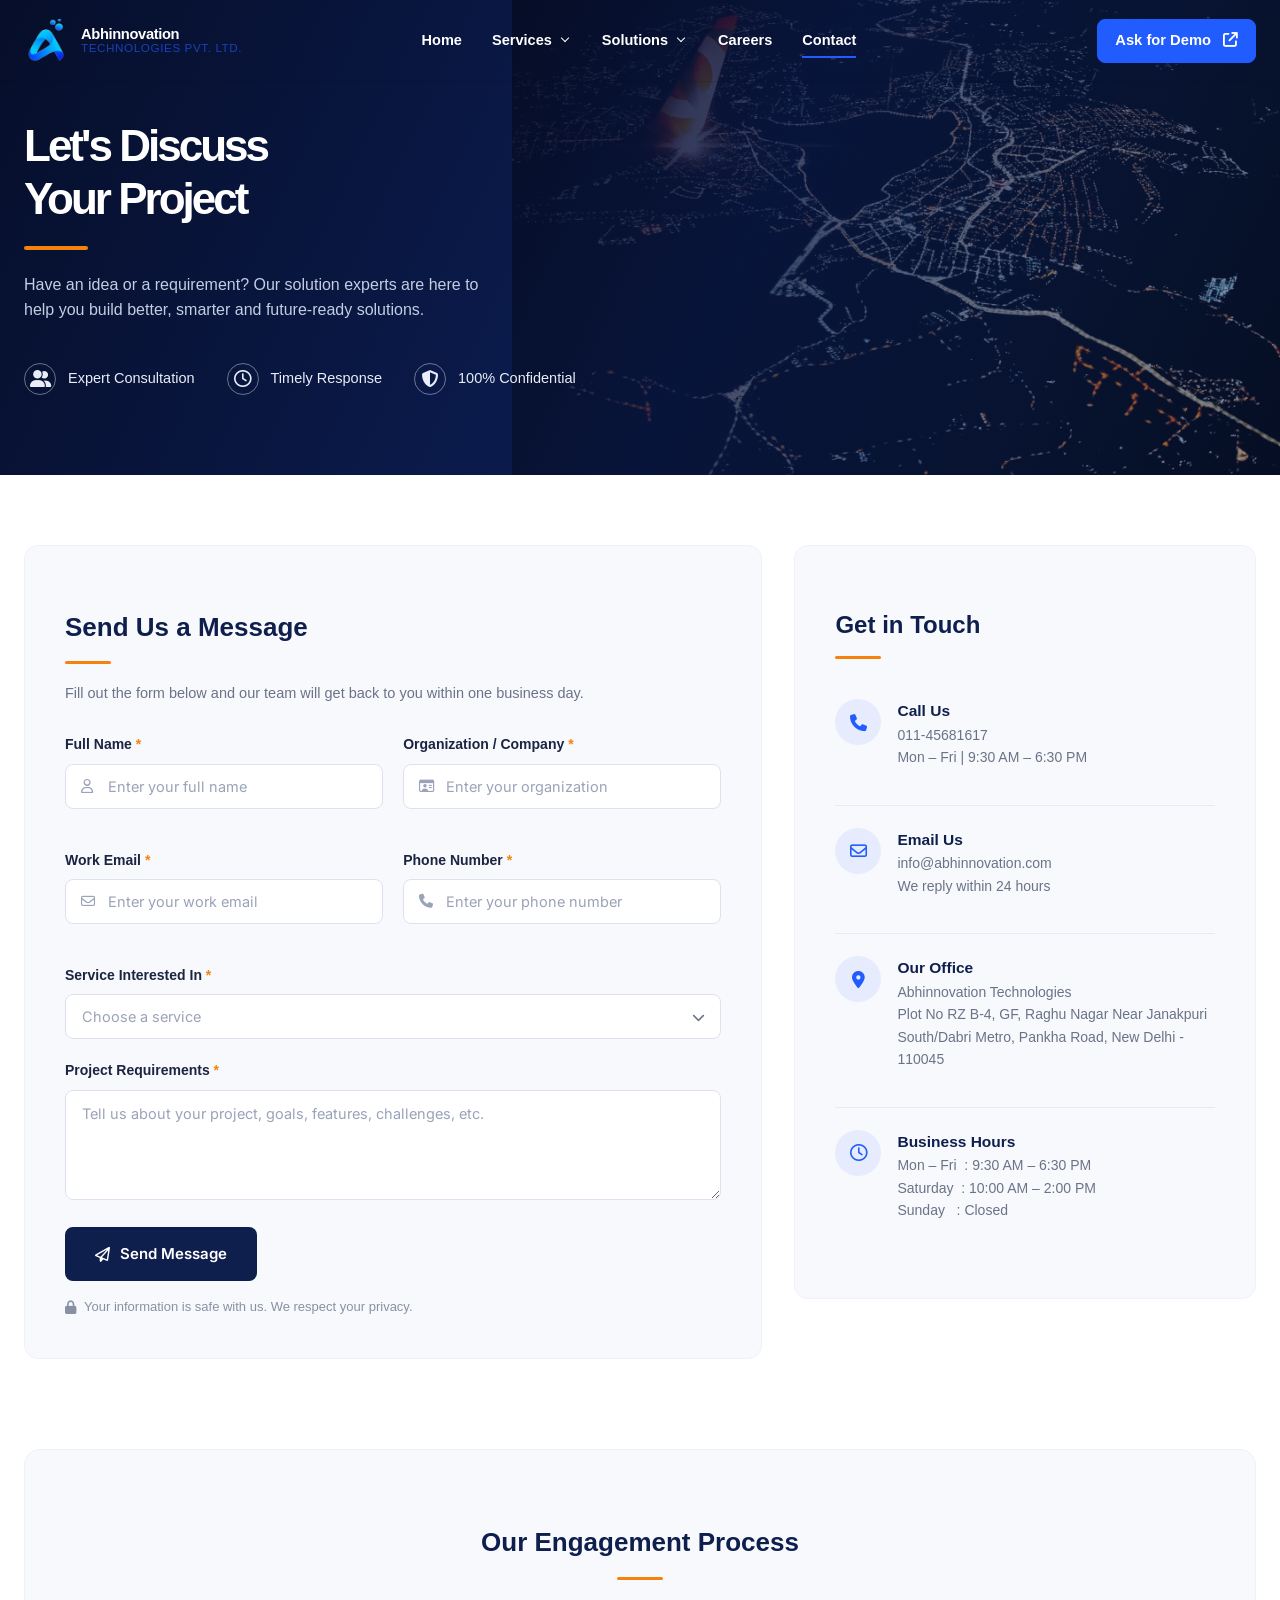
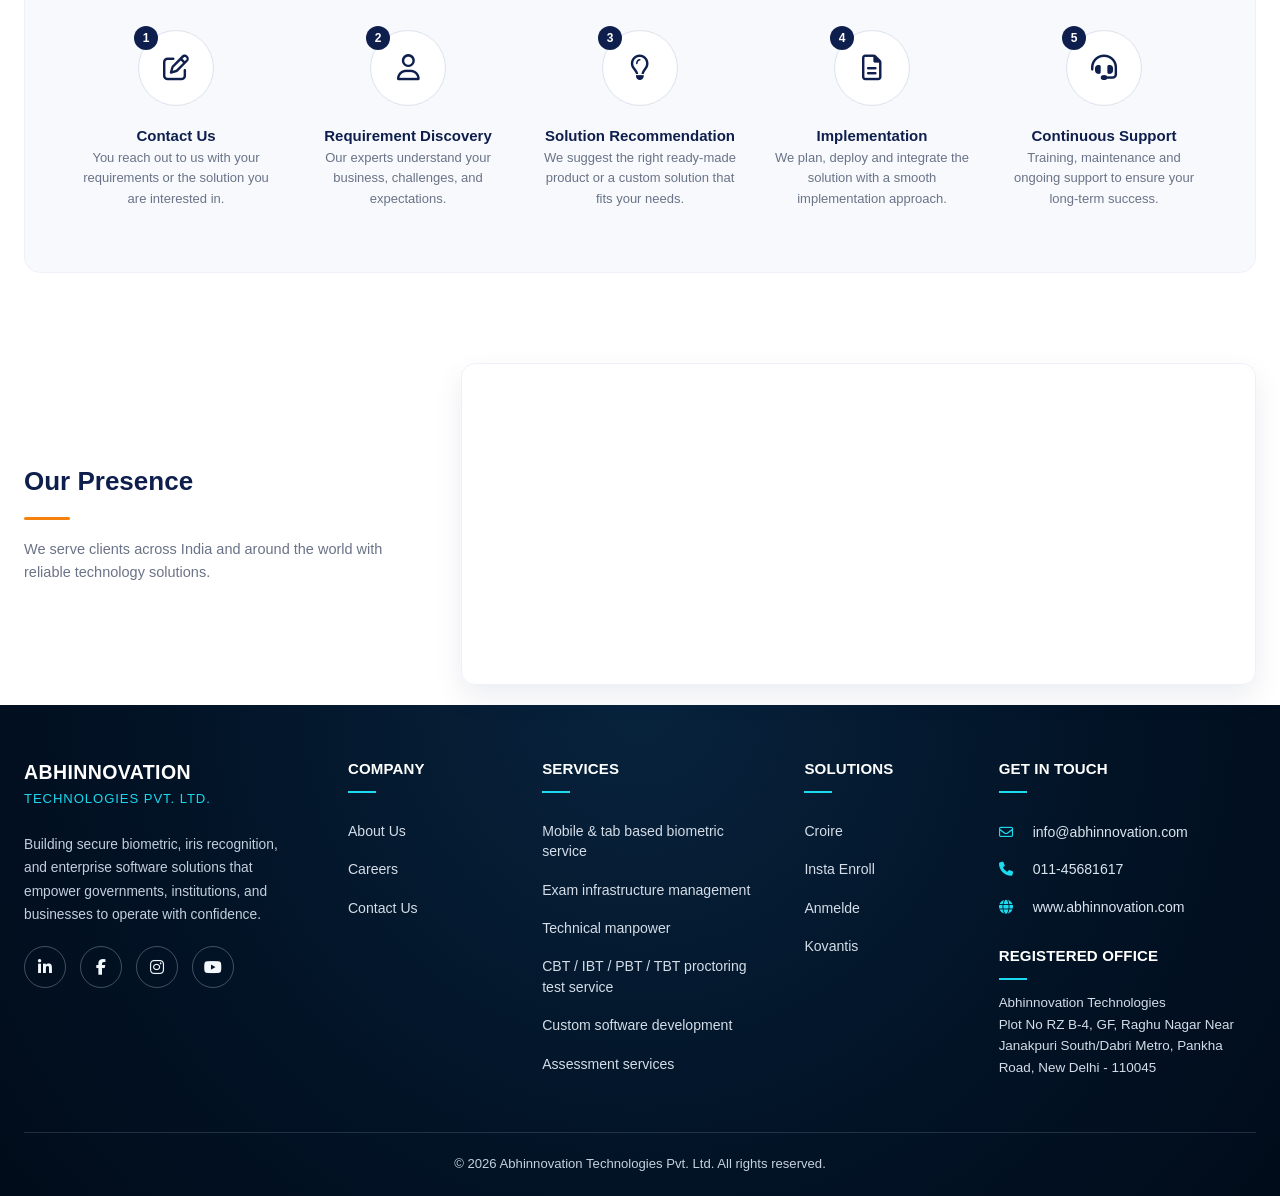
==== commit 383aed14: "Update contact.html" ====
--- a/contact.html
+++ b/contact.html
@@ -935,6 +935,54 @@
       </div>
     </footer>
 
+          <!-- Demo Modal -->
+<div id="demo-modal" class="modal-overlay">
+  <div class="modal-content">
+    <button id="close-modal" class="close-btn">&times;</button>
+    
+    <!-- STEP 1: Quick Details Form -->
+    <div id="form-step">
+      <h2>Request a Product Demo</h2>
+      <p>Tell us what you're interested in, then pick a time that works for you.</p>
+      
+      <form id="demo-form">
+        <div class="form-group">
+          <label for="user-name">Full Name *</label>
+          <input type="text" id="user-name" required placeholder="John Doe">
+        </div>
+
+        <div class="form-group">
+          <label for="user-email">Work Email *</label>
+          <input type="email" id="user-email" required placeholder="john@company.com">
+        </div>
+
+        <div class="form-group">
+          <label for="product-select">Product of Interest *</label>
+          <select id="product-select" required>
+            <option value="" disabled selected>Select product...</option>
+            <option value="Croire">Croire</option>
+            <option value="Insta Enroll">Insta Enroll</option>
+            <option value="Anmelde">Anmelde</option>
+            <option value="Kovantis">Kovantis</option>
+          </select>
+        </div>
+
+        <div class="form-group">
+          <label for="company-name">Company Name (Optional)</label>
+          <input type="text" id="company-name" placeholder="Acme Corp">
+        </div>
+
+        <button type="submit" class="submit-btn">Next: Pick a Time &rarr;</button>
+      </form>
+    </div>
+
+    <!-- STEP 2: Calendly Inline Container (Hidden initially) -->
+    <div id="calendar-step" style="display: none;">
+      <h2>Select Date & Time</h2>
+      <div id="calendly-embed" style="min-width:320px;height:630px;"></div>
+    </div>
+  </div>
+</div>
 
 <!-- <script>
   const form = document.getElementById('contactForm');
@@ -952,6 +1000,80 @@
   });
 </script> -->
 <script src="./header.js"></script>
+<script type="text/javascript" src="https://assets.calendly.com/assets/external/widget.js" async></script>
+<script>
+  
+// product demo-book-code
+
+
+document.addEventListener('DOMContentLoaded', () => {
+  // Replace this with your actual Calendly URL link
+  const CALENDLY_LINK = 'https://calendly.com/kharedivyanshu8/product-demo-call';
+
+  const demoBtn = document.querySelectorAll('.demo-btn'); // ID of your header button
+  const modal = document.querySelector('#demo-modal');
+  const closeModal = document.querySelector('#close-modal');
+  const demoForm = document.querySelector('#demo-form');
+  const formStep = document.querySelector('#form-step');
+  const calendarStep = document.querySelector('#calendar-step');
+
+  // 1. Open Modal on Header Button Click
+  if (demoBtn) {
+    demoBtn.forEach((btn) => {
+      btn.addEventListener('click', (e) => {
+      e.preventDefault();
+      modal.classList.add('active');
+    });
+    })
+  }
+
+  // 2. Close Modal Functions
+  const handleClose = () => {
+    modal.classList.remove('active');
+    // Reset steps back to form when closed
+    setTimeout(() => {
+      formStep.style.display = 'block';
+      calendarStep.style.display = 'none';
+      demoForm.reset();
+    }, 300);
+  };
+
+  closeModal.addEventListener('click', handleClose);
+  
+  // Close if user clicks outside the modal box
+  window.addEventListener('click', (e) => {
+    if (e.target === modal) handleClose();
+  });
+
+  // 3. Form Submit -> Inject Calendly Widget with User Data
+  demoForm.addEventListener('submit', (e) => {
+    e.preventDefault();
+
+    const name = document.querySelector('#user-name').value;
+    const email = document.querySelector('#user-email').value;
+    const product = document.querySelector('#product-select').value;
+    const company = document.querySelector('#company-name').value || 'Not specified';
+
+    // Hide Step 1 Form, Show Step 2 Calendar
+    formStep.style.display = 'none';
+    calendarStep.style.display = 'block';
+
+    // Pass details directly into Calendly so user doesn't re-type them
+    Calendly.initInlineWidget({
+      url: CALENDLY_LINK,
+      parentElement: document.getElementById('calendly-embed'),
+      prefill: {
+        name: name,
+        email: email,
+        customAnswers: {
+          a1: `Product: ${product} | Company: ${company}` // Passes details to Calendly questions
+        }
+      }
+    });
+  });
+});
+
+</script>
 
 </body>
 </html>
--- a/style.css
+++ b/style.css
@@ -103,7 +103,7 @@
   padding-right: 24px; */
   overflow: clip;
 }
-.hero {
+#home .hero {
   --cyan: #215cff;
   position: relative;
   display: grid;
@@ -115,8 +115,8 @@
   overflow: hidden;
   isolation: isolate;
 }
-.hero::after { position: absolute; right: 0; bottom: 0; left: 0; z-index: 4; height: 110px; background: linear-gradient(transparent, rgba(232,237,244,.9)); content: ""; pointer-events: none; }
-.hero-grid {
+#home .hero::after { position: absolute; right: 0; bottom: 0; left: 0; z-index: 4; height: 110px; background: linear-gradient(transparent, rgba(232,237,244,.9)); content: ""; pointer-events: none; }
+#home .hero-grid {
   position: absolute;
   inset: 0;
   opacity: .5;
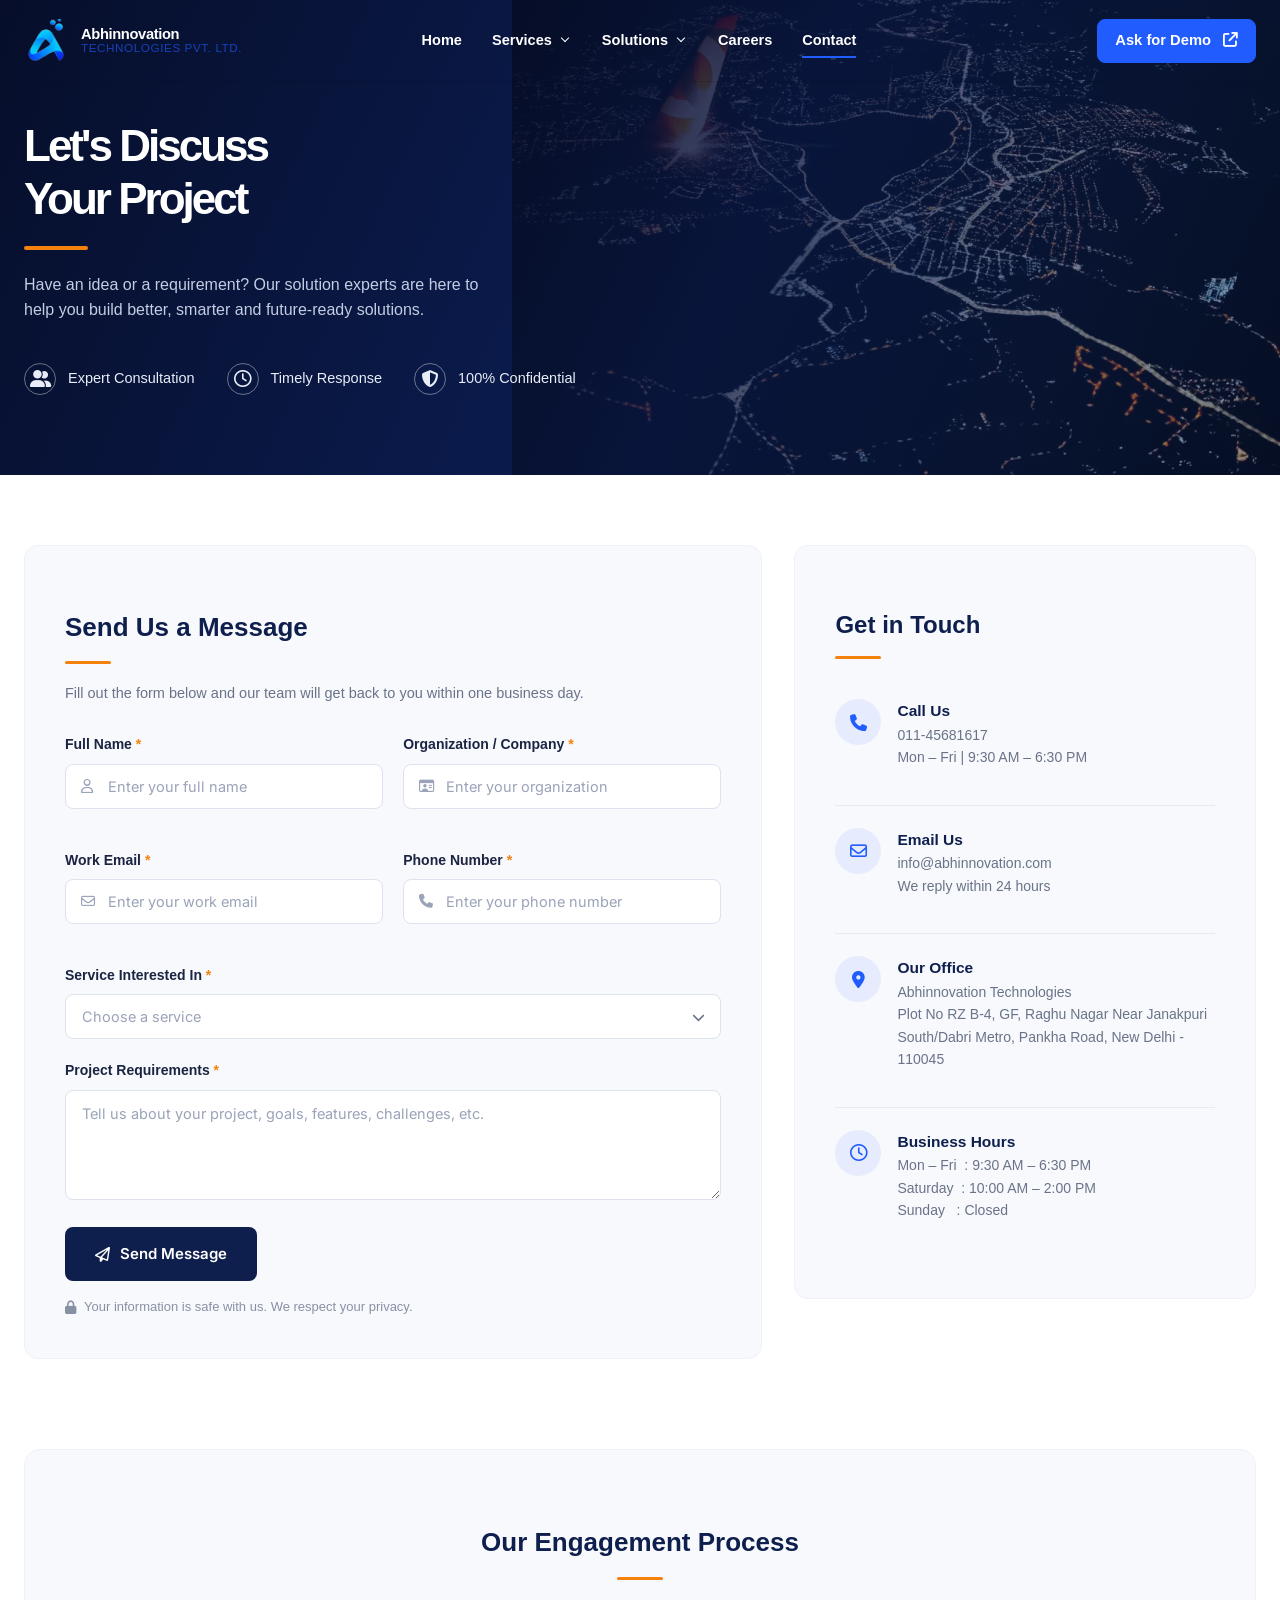
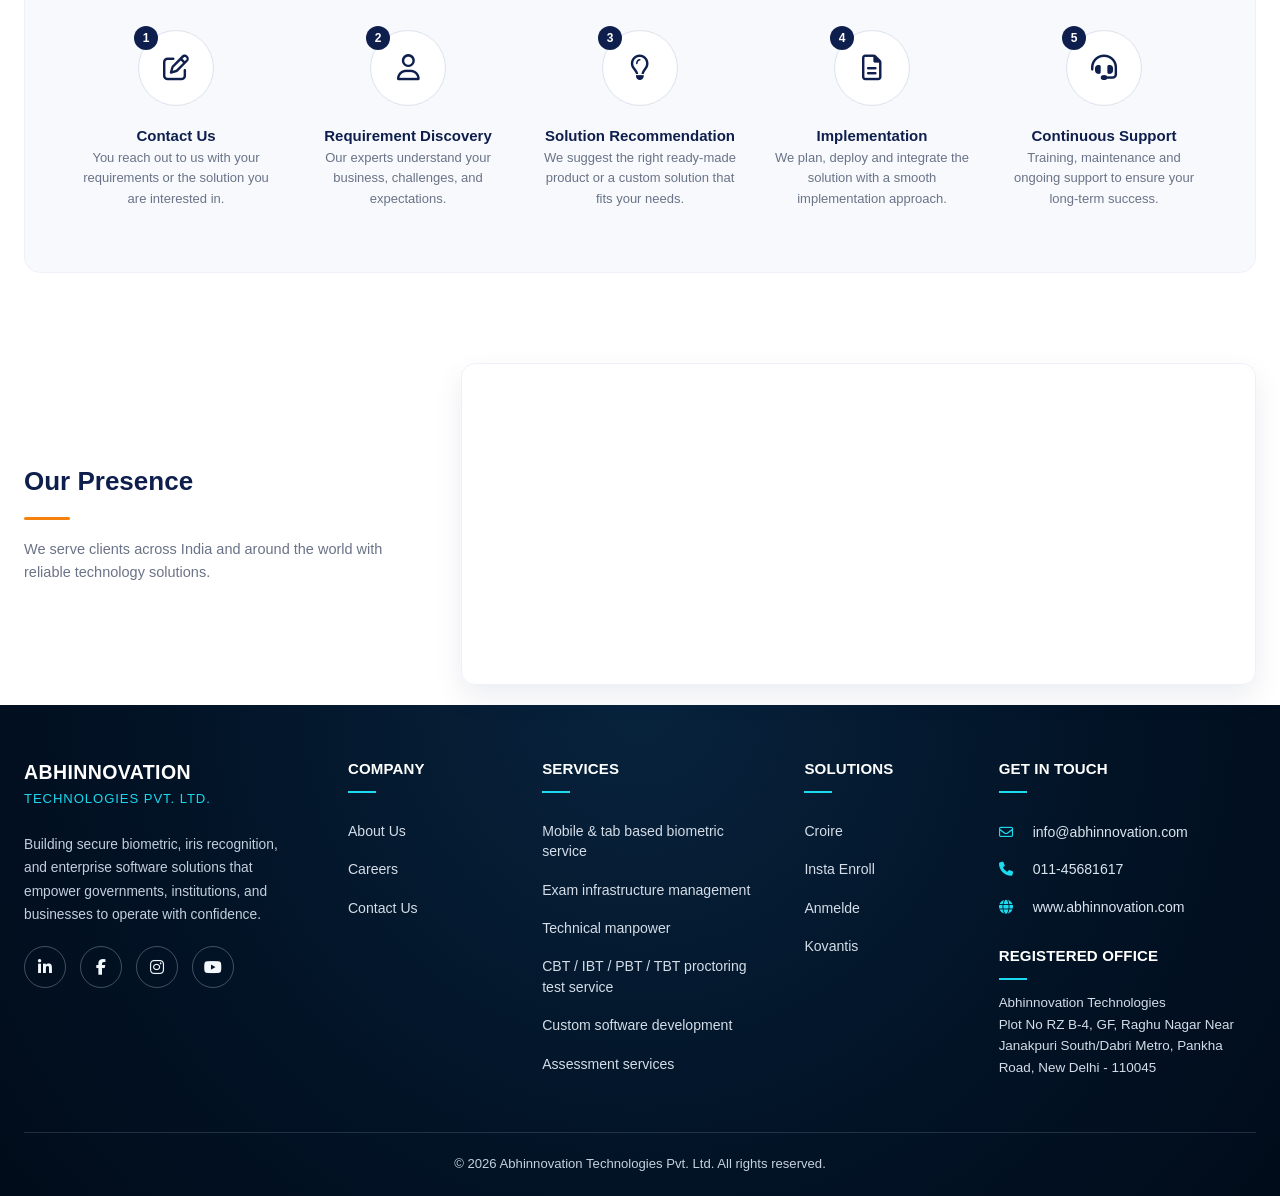
==== commit a86b4eff: "Update contact.html" ====
--- a/contact.html
+++ b/contact.html
@@ -39,7 +39,7 @@
     width: 60%;
     height: 100%;
     z-index: 1;
-    background-image: url('./assets/contact-hero-new.jpg');
+    background-image: url('./assets/contact-hero-new.webp');
     background-size: cover;
     background-position: center right;
   }
--- a/style.css
+++ b/style.css
@@ -103,7 +103,7 @@
   padding-right: 24px; */
   overflow: clip;
 }
-#home .hero {
+#home.hero {
   --cyan: #215cff;
   position: relative;
   display: grid;
@@ -115,8 +115,8 @@
   overflow: hidden;
   isolation: isolate;
 }
-#home .hero::after { position: absolute; right: 0; bottom: 0; left: 0; z-index: 4; height: 110px; background: linear-gradient(transparent, rgba(232,237,244,.9)); content: ""; pointer-events: none; }
-#home .hero-grid {
+#home.hero::after { position: absolute; right: 0; bottom: 0; left: 0; z-index: 4; height: 110px; background: linear-gradient(transparent, rgba(232,237,244,.9)); content: ""; pointer-events: none; }
+#home.hero-grid {
   position: absolute;
   inset: 0;
   opacity: .5;
